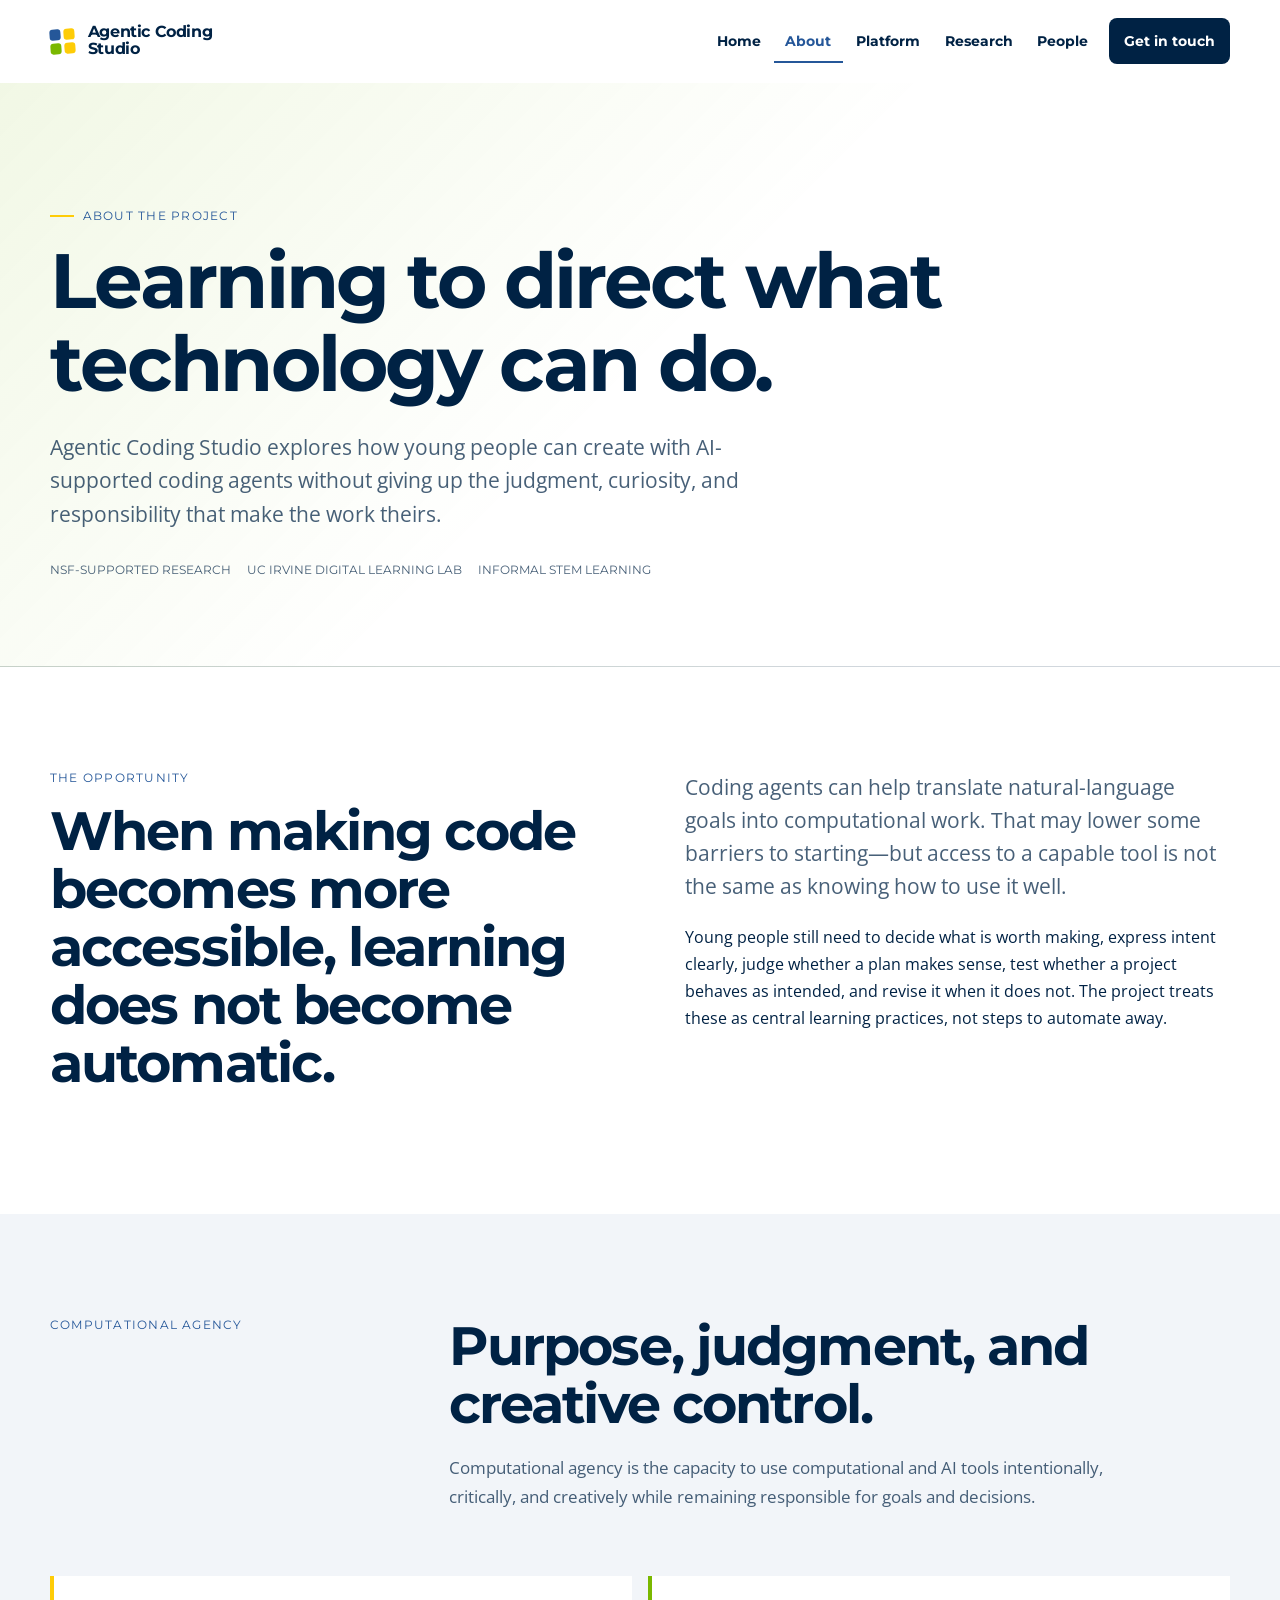
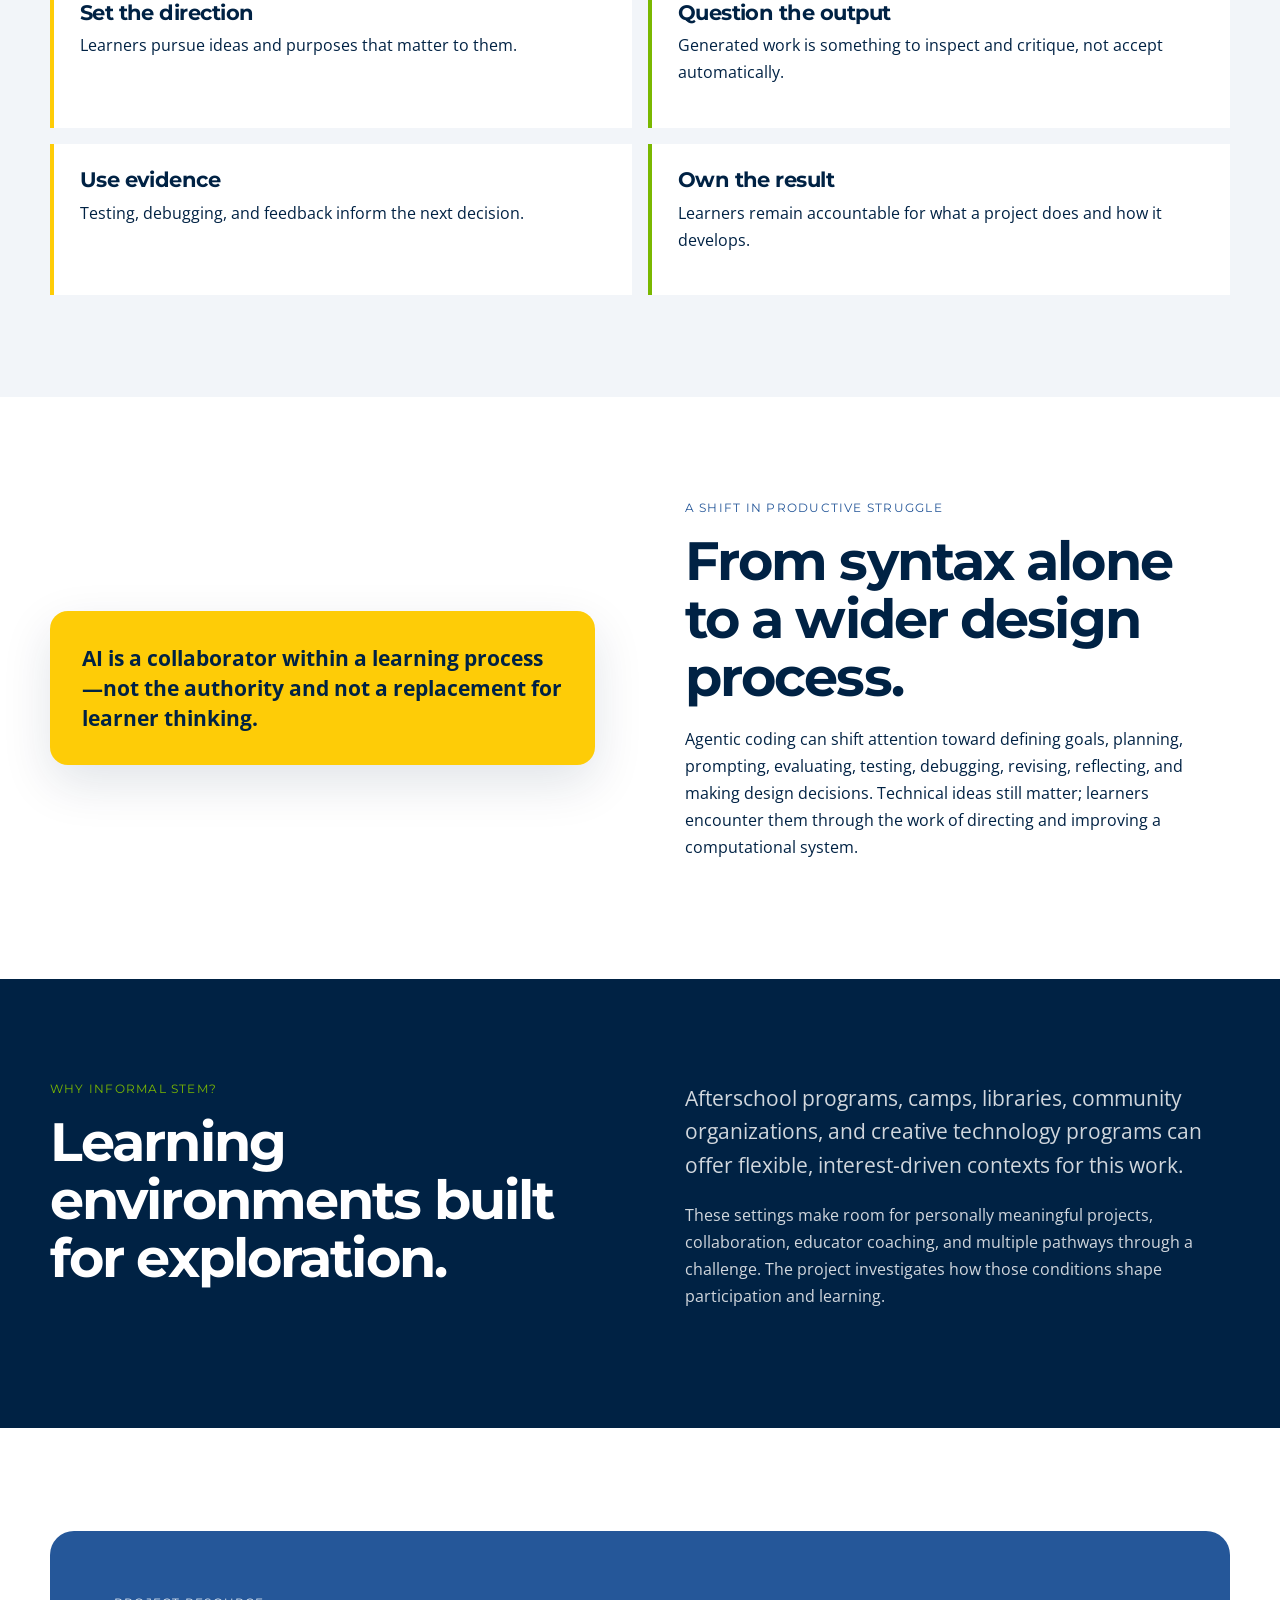
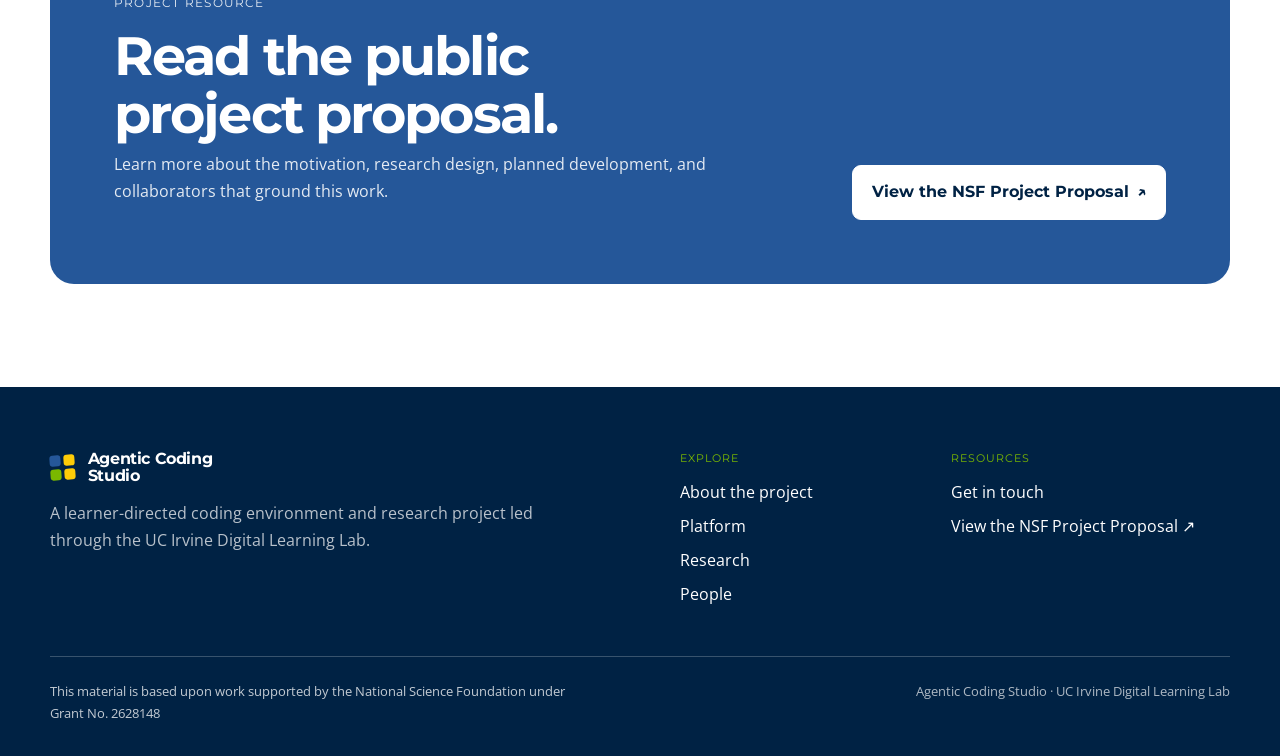
==== about.html @ 93db581c "Add files via upload" ====
<!doctype html><html lang="en"><head><meta charset="utf-8"><meta name="viewport" content="width=device-width,initial-scale=1"><meta name="description" content="Why agentic coding education matters and how the project centers learner judgment, creativity, and responsibility."><title>About | Agentic Coding Studio</title><link rel="stylesheet" href="assets/styles.css"></head><body><a class="skip-link" href="#main">Skip to main content</a>
<header class="site-header"><div class="container nav-wrap"><a class="brand" href="index.html" aria-label="Agentic Coding Studio home"><span class="brand-mark" aria-hidden="true"><i></i><i></i><i></i><i></i></span><span>Agentic Coding<br>Studio</span></a><button class="menu-button" type="button" aria-expanded="false" aria-controls="site-nav">Menu</button><nav aria-label="Primary"><ul class="nav-list" id="site-nav"><li><a href="index.html">Home</a></li><li><a href="about.html" aria-current="page">About</a></li><li><a href="platform.html">Platform</a></li><li><a href="research.html">Research</a></li><li><a href="people.html">People</a></li><li><a class="contact-link" href="contact.html">Get in touch</a></li></ul></nav></div></header><main id="main">
<section class="hero page-hero"><div class="container"><p class="kicker">About the project</p><h1>Learning to direct what technology can do.</h1><p class="lede">Agentic Coding Studio explores how young people can create with AI-supported coding agents without giving up the judgment, curiosity, and responsibility that make the work theirs.</p><div class="page-meta"><span>NSF-supported research</span><span>UC Irvine Digital Learning Lab</span><span>Informal STEM learning</span></div></div></section>
<section><div class="container split"><div><p class="eyebrow">The opportunity</p><h2>When making code becomes more accessible, learning does not become automatic.</h2></div><div><p class="lede">Coding agents can help translate natural-language goals into computational work. That may lower some barriers to starting—but access to a capable tool is not the same as knowing how to use it well.</p><p>Young people still need to decide what is worth making, express intent clearly, judge whether a plan makes sense, test whether a project behaves as intended, and revise it when it does not. The project treats these as central learning practices, not steps to automate away.</p></div></div></section>
<section class="section-tint"><div class="container"><div class="section-head"><p class="eyebrow">Computational agency</p><div><h2>Purpose, judgment, and creative control.</h2><p class="section-intro">Computational agency is the capacity to use computational and AI tools intentionally, critically, and creatively while remaining responsible for goals and decisions.</p></div></div><div class="principles"><article class="principle"><h3>Set the direction</h3><p>Learners pursue ideas and purposes that matter to them.</p></article><article class="principle"><h3>Question the output</h3><p>Generated work is something to inspect and critique, not accept automatically.</p></article><article class="principle"><h3>Use evidence</h3><p>Testing, debugging, and feedback inform the next decision.</p></article><article class="principle"><h3>Own the result</h3><p>Learners remain accountable for what a project does and how it develops.</p></article></div></div></section>
<section><div class="container split center"><div class="quote-panel">AI is a collaborator within a learning process—not the authority and not a replacement for learner thinking.</div><div><p class="eyebrow">A shift in productive struggle</p><h2>From syntax alone to a wider design process.</h2><p>Agentic coding can shift attention toward defining goals, planning, prompting, evaluating, testing, debugging, revising, reflecting, and making design decisions. Technical ideas still matter; learners encounter them through the work of directing and improving a computational system.</p></div></div></section>
<section class="section-dark"><div class="container split"><div><p class="eyebrow">Why informal STEM?</p><h2>Learning environments built for exploration.</h2></div><div><p class="lede">Afterschool programs, camps, libraries, community organizations, and creative technology programs can offer flexible, interest-driven contexts for this work.</p><p>These settings make room for personally meaningful projects, collaboration, educator coaching, and multiple pathways through a challenge. The project investigates how those conditions shape participation and learning.</p></div></div></section>
<section><div class="container"><div class="cta-panel"><div><p class="eyebrow">Project resource</p><h2>Read the public project proposal.</h2><p>Learn more about the motivation, research design, planned development, and collaborators that ground this work.</p></div><div class="actions"><a class="button light" href="https://drive.google.com/file/d/1i6zkVuX5a1_tt1JKTI5XqCLp001dNQ0z/view" target="_blank" rel="noopener">View the NSF Project Proposal <span aria-hidden="true">↗</span></a></div></div></div></section></main><footer class="site-footer"><div class="container"><div class="footer-grid"><div><a class="brand" href="index.html"><span class="brand-mark" aria-hidden="true"><i></i><i></i><i></i><i></i></span><span>Agentic Coding<br>Studio</span></a><p>A learner-directed coding environment and research project led through the UC Irvine Digital Learning Lab.</p></div><div><div class="footer-label">Explore</div><ul><li><a href="about.html">About the project</a></li><li><a href="platform.html">Platform</a></li><li><a href="research.html">Research</a></li><li><a href="people.html">People</a></li></ul></div><div><div class="footer-label">Resources</div><ul><li><a href="contact.html">Get in touch</a></li><li><a href="https://drive.google.com/file/d/1i6zkVuX5a1_tt1JKTI5XqCLp001dNQ0z/view" target="_blank" rel="noopener">View the NSF Project Proposal <span aria-hidden="true">↗</span></a></li></ul></div></div><div class="footer-bottom"><p class="nsf">This material is based upon work supported by the National Science Foundation under Grant No. 2628148</p><span>Agentic Coding Studio · UC Irvine Digital Learning Lab</span></div></div></footer><script src="assets/site.js"></script></body></html>
---- assets/styles.css ----
@import url('https://fonts.googleapis.com/css2?family=Montserrat:wght@400;700&family=Open+Sans:wght@400;600;700&display=swap');

:root{--ink:#002244;--muted:rgba(0,34,68,.72);--paper:#fff;--white:#fff;--blue:#255799;--blue-2:#255799;--mint:#7ab800;--lime:#7ab800;--gold:#fecc07;--coral:#fecc07;--line:rgba(0,34,68,.18);--soft:rgba(37,87,153,.08);--max:1180px;--radius:18px;--shadow:0 18px 50px rgba(0,34,68,.12)}
*{box-sizing:border-box}html{scroll-behavior:smooth}body{margin:0;background:var(--paper);color:var(--ink);font:400 1rem/1.68 'Open Sans',Arial,sans-serif}a{color:inherit;text-underline-offset:.2em}p{margin-top:0}img,svg{max-width:100%}.container{width:min(calc(100% - 3rem),var(--max));margin-inline:auto}.narrow{max-width:780px}.skip-link{position:fixed;left:1rem;top:-5rem;z-index:100;background:var(--ink);color:white;padding:.75rem 1rem;border-radius:8px}.skip-link:focus{top:1rem}
:focus-visible{outline:3px solid var(--gold);outline-offset:3px}.site-header{position:sticky;top:0;z-index:20;background:rgba(255,255,255,.94);backdrop-filter:blur(14px);border-bottom:1px solid transparent}.site-header.scrolled{border-color:var(--line);box-shadow:0 4px 20px rgba(0,34,68,.04)}.nav-wrap{min-height:82px;display:flex;align-items:center;justify-content:space-between;gap:2rem}.brand{font-family:Montserrat,Arial,sans-serif;display:flex;align-items:center;gap:.8rem;text-decoration:none;font-weight:700;line-height:1.05;letter-spacing:-.025em}.brand-mark{display:grid;grid-template-columns:repeat(2,11px);gap:3px;transform:rotate(-4deg)}.brand-mark i{width:11px;height:11px;border-radius:3px;background:var(--blue-2)}.brand-mark i:nth-child(2){background:var(--gold)}.brand-mark i:nth-child(3){background:var(--mint)}.brand-mark i:nth-child(4){background:var(--coral)}.nav-list{display:flex;align-items:center;gap:.1rem;list-style:none;padding:0;margin:0}.nav-list a{font-family:Montserrat,Arial,sans-serif;display:block;padding:.6rem .72rem;border-radius:8px;text-decoration:none;font-size:.9rem;font-weight:700}.nav-list a:hover,.nav-list a:focus-visible{background:white}.nav-list a[aria-current=page]{color:var(--blue-2);box-shadow:inset 0 -2px var(--blue-2);border-radius:0}.nav-list .contact-link{margin-left:.45rem;background:var(--ink);color:white;padding:.68rem .95rem;border-radius:8px}.nav-list .contact-link:hover{background:var(--blue)}.menu-button{display:none;min-height:44px;border:1px solid var(--line);background:white;border-radius:9px;padding:.55rem .8rem;font:700 .9rem Montserrat,Arial,sans-serif}
.hero{padding:clamp(4.5rem,9vw,8rem) 0;overflow:hidden}.hero-home{min-height:calc(92vh - 82px);display:flex;align-items:center;position:relative;background:radial-gradient(circle at 88% 18%,rgba(122,184,0,.18),transparent 24%),linear-gradient(180deg,#fff,transparent)}.hero-home .container{width:min(calc(100% - clamp(2rem,10vw,9rem)),1240px)}.hero-grid{display:grid;grid-template-columns:minmax(0,1.45fr) minmax(300px,.55fr);gap:clamp(2.5rem,5vw,5rem);align-items:center;width:100%}.kicker,.eyebrow{margin:0 0 1rem;color:var(--blue-2);font:400 .77rem/1.3 Montserrat,Arial,sans-serif;text-transform:uppercase;letter-spacing:.1em}.kicker{display:inline-flex;gap:.55rem;align-items:center;color:var(--blue)}.kicker:before{content:'';width:24px;height:2px;background:var(--coral)}h1,h2,h3{margin-top:0;line-height:1.08;letter-spacing:-.035em;font-family:Montserrat,Arial,sans-serif;font-weight:700}h1{font-size:clamp(3.4rem,7vw,6.8rem);max-width:980px;margin-bottom:1.5rem}h2{font-size:clamp(2.15rem,4.2vw,3.7rem);margin-bottom:1.25rem}h3{font-size:1.3rem;letter-spacing:-.025em}.hero-home h1{font-size:clamp(3.4rem,7.2vw,6.7rem)}.hero-home h1 span{color:var(--blue-2)}.lede{max-width:770px;color:var(--muted);font-size:clamp(1.08rem,2vw,1.34rem);line-height:1.55}.actions{display:flex;flex-wrap:wrap;gap:.75rem;margin-top:2rem}.button{font-family:Montserrat,Arial,sans-serif;display:inline-flex;align-items:center;justify-content:center;gap:.5rem;min-height:48px;padding:.82rem 1.15rem;border:1px solid var(--ink);border-radius:9px;background:var(--ink);color:white;text-decoration:none;font-weight:700}.button:hover{background:var(--blue);border-color:var(--blue)}.button.secondary{background:transparent;color:var(--ink)}.button.secondary:hover{background:white;border-color:var(--ink)}.button.light{background:white;color:var(--ink);border-color:white}.text-link{font-weight:700;color:var(--blue);text-decoration-thickness:2px}.hero-art{min-height:430px;position:relative;margin-inline:1rem}.orbit{position:absolute;inset:6%;border:2px dashed rgba(0,34,68,.38);border-radius:48% 42% 52% 44%;transform:rotate(7deg)}.orbit:after{content:'Learner';position:absolute;inset:33%;display:grid;place-items:center;border-radius:50%;background:var(--ink);color:white;font:400 .8rem Montserrat,Arial,sans-serif;box-shadow:0 0 0 12px var(--paper)}.block{position:absolute;z-index:2;padding:1rem 1.1rem;border:2px solid var(--ink);border-radius:13px;background:white;box-shadow:6px 6px 0 var(--ink);font:400 .76rem Montserrat,Arial,sans-serif}.block.one{top:6%;left:4%;background:var(--gold);transform:rotate(-5deg)}.block.two{top:36%;right:2%;background:var(--mint);transform:rotate(4deg)}.block.three{bottom:8%;left:10%;background:var(--coral);transform:rotate(-2deg)}
section{padding:clamp(4.5rem,8vw,7rem) 0}.section-tint{background:rgba(37,87,153,.06)}.section-dark{background:var(--ink);color:white}.section-dark .eyebrow{color:var(--mint)}.section-dark .lede,.section-dark p{color:rgba(255,255,255,.82)}.section-head{display:grid;grid-template-columns:.62fr 1.38fr;gap:3rem;margin-bottom:3rem}.section-head h2{max-width:760px}.section-intro{max-width:720px;color:var(--muted);font-size:1.08rem}.split{display:grid;grid-template-columns:1fr 1fr;gap:clamp(2.5rem,7vw,7rem);align-items:start}.split.center{align-items:center}.cards{display:grid;grid-template-columns:repeat(3,1fr);gap:1rem}.card{background:white;border:1px solid var(--line);border-radius:var(--radius);padding:1.65rem}.card p{color:var(--muted);margin-bottom:0}.card .number{display:block;margin-bottom:2rem;font:400 .76rem Montserrat,Arial,sans-serif;color:var(--blue-2)}.card-accent{border-top:4px solid var(--blue-2)}.card.dark{background:#255799;border-color:rgba(255,255,255,.24);color:white}.card.dark p{color:rgba(255,255,255,.82)}.quote-panel{padding:2rem;background:var(--gold);border-radius:var(--radius);font-size:1.3rem;font-weight:700;line-height:1.45;box-shadow:var(--shadow)}
.cycle-wrap{position:relative}.cycle{list-style:none;padding:0;margin:2.5rem 0 0;display:grid;grid-template-columns:repeat(7,1fr);gap:.65rem;counter-reset:cycle}.cycle li{counter-increment:cycle;position:relative;min-height:145px;background:#255799;border:1px solid rgba(255,255,255,.24);border-radius:13px;padding:1rem;font-weight:700;display:flex;flex-direction:column;justify-content:space-between}.cycle li:before{content:'0' counter(cycle);color:var(--mint);font:400 .74rem Montserrat,Arial,sans-serif}.cycle li:not(:last-child):after{content:'→';position:absolute;right:-.65rem;top:45%;z-index:2;color:var(--gold)}.cycle-note{margin:1.2rem 0 0;text-align:right;font:400 .78rem Montserrat,Arial,sans-serif;color:var(--mint)!important}.project-grid{display:grid;grid-template-columns:repeat(5,1fr);gap:.8rem}.project-type{min-height:180px;padding:1.25rem;border-radius:var(--radius);display:flex;flex-direction:column;justify-content:space-between;border:1px solid var(--line);background:white}.project-type:nth-child(2){background:var(--mint)}.project-type:nth-child(4){background:rgba(254,204,7,.35)}.project-type .icon{font-size:2rem}.project-type h3{margin-bottom:0}.setting-list,.pill-list{display:flex;flex-wrap:wrap;gap:.65rem;padding:0;list-style:none}.setting-list li,.pill-list li{border:1px solid var(--line);background:white;border-radius:99px;padding:.58rem .95rem;font-weight:700}.informal-section .section-head{margin-bottom:2.5rem}.setting-grid{display:grid;grid-template-columns:repeat(6,1fr);gap:1rem}.setting-card{grid-column:span 2;min-height:210px;padding:1.4rem;border:1px solid rgba(255,255,255,.24);border-radius:var(--radius);background:#255799;display:flex;flex-direction:column;justify-content:space-between}.setting-card:nth-child(4){grid-column:2/span 2}.setting-card h3{margin:0 0 .65rem;color:white}.setting-card p{margin:0;color:rgba(255,255,255,.82)}.setting-num{color:var(--gold);font:400 .75rem Montserrat,Arial,sans-serif}.partner-grid{display:grid;grid-template-columns:repeat(3,1fr);gap:1rem}.partner{min-height:155px;display:flex;align-items:flex-end;border-top:4px solid var(--blue-2)}.partner h3{margin:0}.cta-panel{padding:clamp(2rem,5vw,4rem);border-radius:24px;background:var(--blue);color:white;display:grid;grid-template-columns:1.2fr .8fr;gap:2rem;align-items:end}.cta-panel h2{margin-bottom:.5rem}.cta-panel p{color:rgba(255,255,255,.88)}.cta-panel .actions{justify-content:flex-end}
.page-hero{padding-bottom:clamp(3.5rem,7vw,6rem);border-bottom:1px solid var(--line);background:linear-gradient(135deg,rgba(122,184,0,.10),transparent 50%)}.page-hero h1{font-size:clamp(3rem,6vw,5.5rem)}.page-meta{margin-top:2rem;display:flex;gap:1rem;flex-wrap:wrap;color:var(--muted);font:400 .76rem Montserrat,Arial,sans-serif;text-transform:uppercase}.principles{display:grid;grid-template-columns:repeat(2,1fr);gap:1rem}.principle{padding:1.6rem;border-left:4px solid var(--coral);background:white}.principle:nth-child(2n){border-color:var(--mint)}.principle h3{margin-bottom:.5rem}.question-list{list-style:none;padding:0;margin:0}.question-list li{display:grid;grid-template-columns:42px 1fr;gap:1rem;padding:1.15rem 0;border-bottom:1px solid var(--line);font-weight:700}.question-list li:before{content:'?';width:32px;height:32px;display:grid;place-items:center;border-radius:50%;background:var(--mint);font:400 1rem Montserrat,Arial,sans-serif}.feature{display:grid;grid-template-columns:70px 1fr;gap:1.5rem;padding:2.5rem 0;border-top:1px solid var(--line)}.feature:last-child{border-bottom:1px solid var(--line)}.feature-num{width:52px;height:52px;display:grid;place-items:center;background:var(--mint);border-radius:12px;font:400 .78rem Montserrat,Arial,sans-serif}.status{display:inline-block;margin-bottom:.8rem;color:var(--blue);background:rgba(122,184,0,.18);border-radius:99px;padding:.32rem .68rem;font:400 .68rem Montserrat,Arial,sans-serif;text-transform:uppercase;letter-spacing:.06em}.status.gold{background:rgba(254,204,7,.25)}.platform-diagram{background:white;border:1px solid var(--line);border-radius:22px;padding:2rem;box-shadow:var(--shadow)}.diagram-row{display:grid;grid-template-columns:1fr auto 1fr;align-items:center;gap:.8rem}.diagram-box{min-height:135px;padding:1.2rem;border-radius:14px;background:var(--soft)}.diagram-box:last-child{background:var(--mint)}.diagram-center{font-size:1.5rem;color:var(--blue)}.foundation-grid{display:grid;grid-template-columns:repeat(4,1fr);gap:1rem}.evidence-grid{display:grid;grid-template-columns:repeat(3,1fr);gap:1rem}.evidence{border-top:3px solid var(--gold);padding-top:1rem}.timeline{display:grid;grid-template-columns:repeat(2,1fr);gap:1rem}.phase{border-left:4px solid var(--gold);padding:1.6rem;background:white;border-radius:0 14px 14px 0}.phase.future{border-color:var(--mint)}.people-grid{display:grid;grid-template-columns:repeat(2,1fr);gap:1rem}.person{min-height:245px;display:flex;flex-direction:column;justify-content:space-between}.person .role{color:var(--blue-2);font:400 .73rem Montserrat,Arial,sans-serif;text-transform:uppercase;letter-spacing:.05em}.person h3{font-size:1.55rem}.advisors{display:grid;grid-template-columns:repeat(4,1fr);gap:1rem}.advisor{border-top:3px solid var(--ink);padding:1.2rem 0}.placeholder{border:2px dashed rgba(0,34,68,.38);border-radius:var(--radius);padding:2rem;background:rgba(255,255,255,.55)}.todo{font:400 .72rem Montserrat,Arial,sans-serif;color:var(--blue-2);text-transform:uppercase}.contact-paths{display:grid;grid-template-columns:repeat(2,1fr);gap:1rem}.contact-path{padding:1.5rem;background:white;border-radius:var(--radius);border:1px solid var(--line)}
.platform-preview{border-block:1px solid var(--line)}.platform-entry{display:grid;grid-template-columns:minmax(0,.85fr) minmax(420px,1.15fr);gap:clamp(2rem,6vw,6rem);align-items:center;margin-bottom:clamp(3.5rem,7vw,6rem)}.platform-entry .button{margin-top:.75rem}.platform-shot{margin:0;min-width:0}.platform-shot-frame{overflow:hidden;border:1px solid var(--line);border-radius:16px;background:white;box-shadow:var(--shadow)}.platform-shot img{display:block;width:100%;height:auto}.platform-shot figcaption{padding:1.2rem .2rem 0}.platform-shot figcaption strong{display:block;margin:.35rem 0 .45rem;font:700 1.15rem/1.3 Montserrat,Arial,sans-serif}.platform-shot figcaption p{max-width:680px;margin:0;color:var(--muted)}.figure-label{color:var(--blue);font:400 .7rem/1.3 Montserrat,Arial,sans-serif;text-transform:uppercase;letter-spacing:.08em}.platform-shot-home .platform-shot-frame{border-top:4px solid var(--gold)}.platform-shot-workspace .platform-shot-frame{border-top:4px solid var(--mint)}.platform-shot-workspace figcaption{display:grid;grid-template-columns:minmax(0,1fr) minmax(420px,.9fr);gap:2rem}.workspace-key{display:grid;grid-template-columns:repeat(3,1fr);gap:.65rem;margin:0;padding:0;list-style:none}.workspace-key li{padding:.8rem;border-left:3px solid var(--gold);background:white;color:var(--muted);font-size:.85rem}.workspace-key li:nth-child(2){border-color:var(--mint)}.workspace-key li:nth-child(3){border-color:var(--blue)}.workspace-key span{display:block;color:var(--ink);font:700 .72rem Montserrat,Arial,sans-serif;text-transform:uppercase;letter-spacing:.04em}
.site-footer{background:var(--ink);color:white;padding:4rem 0 2rem}.footer-grid{display:grid;grid-template-columns:1.5fr .6fr .7fr;gap:2rem}.site-footer .brand{max-width:220px;margin-bottom:1rem}.site-footer p{color:rgba(255,255,255,.72);max-width:520px}.site-footer ul{list-style:none;padding:0;margin:0}.site-footer li+li{margin-top:.45rem}.site-footer a{color:#fff;text-decoration:none}.site-footer a:hover{text-decoration:underline;color:var(--mint)}.footer-label{font:400 .7rem Montserrat,Arial,sans-serif;text-transform:uppercase;color:var(--mint);letter-spacing:.09em;margin-bottom:.9rem}.footer-bottom{border-top:1px solid rgba(255,255,255,.22);margin-top:3rem;padding-top:1.5rem;display:grid;grid-template-columns:1fr auto;gap:2rem;font-size:.8rem;color:rgba(255,255,255,.68)}.nsf{max-width:720px;margin:0!important;color:rgba(255,255,255,.76)!important}
@media(max-width:950px){.menu-button{display:block}.nav-list{display:none;position:absolute;top:72px;left:1.5rem;right:1.5rem;flex-direction:column;align-items:stretch;background:white;border:1px solid var(--line);padding:.75rem;border-radius:12px;box-shadow:var(--shadow)}.nav-list.open{display:flex}.nav-list .contact-link{margin-left:0}.nav-list a[aria-current=page]{box-shadow:none;background:var(--soft);border-radius:8px}.hero-grid,.split,.section-head,.cta-panel{grid-template-columns:1fr}.hero-art{min-height:340px;max-width:510px;width:calc(100% - 2rem);margin:auto}.cycle{grid-template-columns:repeat(4,1fr)}.cycle li:not(:last-child):after{display:none}.cards,.evidence-grid{grid-template-columns:repeat(2,1fr)}.project-grid{grid-template-columns:repeat(3,1fr)}.setting-grid{grid-template-columns:repeat(2,1fr)}.setting-card,.setting-card:nth-child(4){grid-column:auto}.foundation-grid{grid-template-columns:repeat(2,1fr)}.cta-panel .actions{justify-content:flex-start}.footer-grid{grid-template-columns:1fr 1fr}.footer-grid>div:first-child{grid-column:1/-1}}
@media(max-width:620px){.container{width:min(calc(100% - 2rem),var(--max))}.hero-home .container{width:calc(100% - 2rem)}.nav-wrap{min-height:72px}.brand{font-size:.9rem}h1,.hero-home h1{font-size:clamp(2.8rem,14vw,4rem)}.hero{padding:3.7rem 0}.hero-home{min-height:auto}.hero-grid{gap:1rem}.hero-art{min-height:290px}.block{padding:.75rem;font-size:.66rem}.cycle,.cards,.project-grid,.partner-grid,.setting-grid,.principles,.foundation-grid,.evidence-grid,.timeline,.people-grid,.advisors,.contact-paths,.footer-grid{grid-template-columns:1fr}.cycle li{min-height:95px}.project-type{min-height:125px}.setting-card{min-height:165px}.feature{grid-template-columns:1fr;gap:.5rem}.section-head{gap:.4rem}.card{padding:1.35rem}.footer-grid>div:first-child{grid-column:auto}.footer-bottom{grid-template-columns:1fr}.diagram-row{grid-template-columns:1fr}.diagram-center{text-align:center;transform:rotate(90deg)}.workspace-key{grid-template-columns:1fr}}
.hero{padding:clamp(4.5rem,9vw,8rem) 0;overflow:hidden}.hero-home{min-height:calc(92vh - 82px);display:flex;align-items:center;position:relative;background:radial-gradient(circle at 88% 18%,rgba(122,184,0,.18),transparent 24%),linear-gradient(180deg,#fff,transparent)}.hero-grid{display:grid;grid-template-columns:minmax(0,1.45fr) minmax(300px,.55fr);gap:4rem;align-items:center;width:100%}.kicker,.eyebrow{margin:0 0 1rem;color:var(--blue-2);font:400 .77rem/1.3 Montserrat,Arial,sans-serif;text-transform:uppercase;letter-spacing:.1em}.kicker{display:inline-flex;gap:.55rem;align-items:center;color:var(--blue)}.kicker:before{content:'';width:24px;height:2px;background:var(--coral)}h1,h2,h3{margin-top:0;line-height:1.08;letter-spacing:-.035em;font-family:Montserrat,Arial,sans-serif;font-weight:700}h1{font-size:clamp(3.4rem,7vw,6.8rem);max-width:980px;margin-bottom:1.5rem}h2{font-size:clamp(2.15rem,4.2vw,3.7rem);margin-bottom:1.25rem}h3{font-size:1.3rem;letter-spacing:-.025em}.hero-home h1{font-size:clamp(3.4rem,7.2vw,6.7rem)}.hero-home h1 span{color:var(--blue-2)}.lede{max-width:770px;color:var(--muted);font-size:clamp(1.08rem,2vw,1.34rem);line-height:1.55}.actions{display:flex;flex-wrap:wrap;gap:.75rem;margin-top:2rem}.button{font-family:Montserrat,Arial,sans-serif;display:inline-flex;align-items:center;justify-content:center;gap:.5rem;min-height:48px;padding:.82rem 1.15rem;border:1px solid var(--ink);border-radius:9px;background:var(--ink);color:white;text-decoration:none;font-weight:700}.button:hover{background:var(--blue);border-color:var(--blue)}.button.secondary{background:transparent;color:var(--ink)}.button.secondary:hover{background:white;border-color:var(--ink)}.button.light{background:white;color:var(--ink);border-color:white}.text-link{font-weight:700;color:var(--blue);text-decoration-thickness:2px}.hero-art{min-height:430px;position:relative}.orbit{position:absolute;inset:6%;border:2px dashed rgba(0,34,68,.38);border-radius:48% 42% 52% 44%;transform:rotate(7deg)}.orbit:after{content:'Learner';position:absolute;inset:33%;display:grid;place-items:center;border-radius:50%;background:var(--ink);color:white;font:400 .8rem Montserrat,Arial,sans-serif;box-shadow:0 0 0 12px var(--paper)}.block{position:absolute;z-index:2;padding:1rem 1.1rem;border:2px solid var(--ink);border-radius:13px;background:white;box-shadow:6px 6px 0 var(--ink);font:400 .76rem Montserrat,Arial,sans-serif}.block.one{top:6%;left:4%;background:var(--gold);transform:rotate(-5deg)}.block.two{top:36%;right:-2%;background:var(--mint);transform:rotate(4deg)}.block.three{bottom:8%;left:10%;background:var(--coral);transform:rotate(-2deg)}
section{padding:clamp(4.5rem,8vw,7rem) 0}.section-tint{background:rgba(37,87,153,.06)}.section-dark{background:var(--ink);color:white}.section-dark .eyebrow{color:var(--mint)}.section-dark .lede,.section-dark p{color:rgba(255,255,255,.82)}.section-head{display:grid;grid-template-columns:.62fr 1.38fr;gap:3rem;margin-bottom:3rem}.section-head h2{max-width:760px}.section-intro{max-width:720px;color:var(--muted);font-size:1.08rem}.split{display:grid;grid-template-columns:1fr 1fr;gap:clamp(2.5rem,7vw,7rem);align-items:start}.split.center{align-items:center}.cards{display:grid;grid-template-columns:repeat(3,1fr);gap:1rem}.card{background:white;border:1px solid var(--line);border-radius:var(--radius);padding:1.65rem}.card p{color:var(--muted);margin-bottom:0}.card .number{display:block;margin-bottom:2rem;font:400 .76rem Montserrat,Arial,sans-serif;color:var(--blue-2)}.card-accent{border-top:4px solid var(--blue-2)}.card.dark{background:#255799;border-color:rgba(255,255,255,.24);color:white}.card.dark p{color:rgba(255,255,255,.82)}.quote-panel{padding:2rem;background:var(--gold);border-radius:var(--radius);font-size:1.3rem;font-weight:700;line-height:1.45;box-shadow:var(--shadow)}
.cycle-wrap{position:relative}.cycle{list-style:none;padding:0;margin:2.5rem 0 0;display:grid;grid-template-columns:repeat(7,1fr);gap:.65rem;counter-reset:cycle}.cycle li{counter-increment:cycle;position:relative;min-height:145px;background:#255799;border:1px solid rgba(255,255,255,.24);border-radius:13px;padding:1rem;font-weight:700;display:flex;flex-direction:column;justify-content:space-between}.cycle li:before{content:'0' counter(cycle);color:var(--mint);font:400 .74rem Montserrat,Arial,sans-serif}.cycle li:not(:last-child):after{content:'→';position:absolute;right:-.65rem;top:45%;z-index:2;color:var(--gold)}.cycle-note{margin:1.2rem 0 0;text-align:right;font:400 .78rem Montserrat,Arial,sans-serif;color:var(--mint)!important}.project-grid{display:grid;grid-template-columns:repeat(5,1fr);gap:.8rem}.project-type{min-height:180px;padding:1.25rem;border-radius:var(--radius);display:flex;flex-direction:column;justify-content:space-between;border:1px solid var(--line);background:white}.project-type:nth-child(2){background:var(--mint)}.project-type:nth-child(4){background:rgba(254,204,7,.35)}.project-type .icon{font-size:2rem}.project-type h3{margin-bottom:0}.setting-list,.pill-list{display:flex;flex-wrap:wrap;gap:.65rem;padding:0;list-style:none}.setting-list li,.pill-list li{border:1px solid var(--line);background:white;border-radius:99px;padding:.58rem .95rem;font-weight:700}.partner-grid{display:grid;grid-template-columns:repeat(3,1fr);gap:1rem}.partner{min-height:155px;display:flex;align-items:flex-end;border-top:4px solid var(--blue-2)}.partner h3{margin:0}.cta-panel{padding:clamp(2rem,5vw,4rem);border-radius:24px;background:var(--blue);color:white;display:grid;grid-template-columns:1.2fr .8fr;gap:2rem;align-items:end}.cta-panel h2{margin-bottom:.5rem}.cta-panel p{color:rgba(255,255,255,.88)}.cta-panel .actions{justify-content:flex-end}
.page-hero{padding-bottom:clamp(3.5rem,7vw,6rem);border-bottom:1px solid var(--line);background:linear-gradient(135deg,rgba(122,184,0,.10),transparent 50%)}.page-hero h1{font-size:clamp(3rem,6vw,5.5rem)}.page-meta{margin-top:2rem;display:flex;gap:1rem;flex-wrap:wrap;color:var(--muted);font:400 .76rem Montserrat,Arial,sans-serif;text-transform:uppercase}.principles{display:grid;grid-template-columns:repeat(2,1fr);gap:1rem}.principle{padding:1.6rem;border-left:4px solid var(--coral);background:white}.principle:nth-child(2n){border-color:var(--mint)}.principle h3{margin-bottom:.5rem}.question-list{list-style:none;padding:0;margin:0}.question-list li{display:grid;grid-template-columns:42px 1fr;gap:1rem;padding:1.15rem 0;border-bottom:1px solid var(--line);font-weight:700}.question-list li:before{content:'?';width:32px;height:32px;display:grid;place-items:center;border-radius:50%;background:var(--mint);font:400 1rem Montserrat,Arial,sans-serif}.feature{display:grid;grid-template-columns:70px 1fr;gap:1.5rem;padding:2.5rem 0;border-top:1px solid var(--line)}.feature:last-child{border-bottom:1px solid var(--line)}.feature-num{width:52px;height:52px;display:grid;place-items:center;background:var(--mint);border-radius:12px;font:400 .78rem Montserrat,Arial,sans-serif}.status{display:inline-block;margin-bottom:.8rem;color:var(--blue);background:rgba(122,184,0,.18);border-radius:99px;padding:.32rem .68rem;font:400 .68rem Montserrat,Arial,sans-serif;text-transform:uppercase;letter-spacing:.06em}.status.gold{background:rgba(254,204,7,.25)}.platform-diagram{background:white;border:1px solid var(--line);border-radius:22px;padding:2rem;box-shadow:var(--shadow)}.diagram-row{display:grid;grid-template-columns:1fr auto 1fr;align-items:center;gap:.8rem}.diagram-box{min-height:135px;padding:1.2rem;border-radius:14px;background:var(--soft)}.diagram-box:last-child{background:var(--mint)}.diagram-center{font-size:1.5rem;color:var(--blue)}.foundation-grid{display:grid;grid-template-columns:repeat(4,1fr);gap:1rem}.evidence-grid{display:grid;grid-template-columns:repeat(3,1fr);gap:1rem}.evidence{border-top:3px solid var(--gold);padding-top:1rem}.timeline{display:grid;grid-template-columns:repeat(2,1fr);gap:1rem}.phase{border-left:4px solid var(--gold);padding:1.6rem;background:white;border-radius:0 14px 14px 0}.phase.future{border-color:var(--mint)}.people-grid{display:grid;grid-template-columns:repeat(2,1fr);gap:1rem}.person{min-height:245px;display:flex;flex-direction:column;justify-content:space-between}.person .role{color:var(--blue-2);font:400 .73rem Montserrat,Arial,sans-serif;text-transform:uppercase;letter-spacing:.05em}.person h3{font-size:1.55rem}.advisors{display:grid;grid-template-columns:repeat(4,1fr);gap:1rem}.advisor{border-top:3px solid var(--ink);padding:1.2rem 0}.placeholder{border:2px dashed rgba(0,34,68,.38);border-radius:var(--radius);padding:2rem;background:rgba(255,255,255,.55)}.todo{font:400 .72rem Montserrat,Arial,sans-serif;color:var(--blue-2);text-transform:uppercase}.contact-paths{display:grid;grid-template-columns:repeat(2,1fr);gap:1rem}.contact-path{padding:1.5rem;background:white;border-radius:var(--radius);border:1px solid var(--line)}
.site-footer{background:var(--ink);color:white;padding:4rem 0 2rem}.footer-grid{display:grid;grid-template-columns:1.5fr .6fr .7fr;gap:2rem}.site-footer .brand{max-width:220px;margin-bottom:1rem}.site-footer p{color:rgba(255,255,255,.72);max-width:520px}.site-footer ul{list-style:none;padding:0;margin:0}.site-footer li+li{margin-top:.45rem}.site-footer a{color:#fff;text-decoration:none}.site-footer a:hover{text-decoration:underline;color:var(--mint)}.footer-label{font:400 .7rem Montserrat,Arial,sans-serif;text-transform:uppercase;color:var(--mint);letter-spacing:.09em;margin-bottom:.9rem}.footer-bottom{border-top:1px solid rgba(255,255,255,.22);margin-top:3rem;padding-top:1.5rem;display:grid;grid-template-columns:1fr auto;gap:2rem;font-size:.8rem;color:rgba(255,255,255,.68)}.nsf{max-width:720px;margin:0!important;color:rgba(255,255,255,.76)!important}
@media(max-width:950px){.menu-button{display:block}.nav-list{display:none;position:absolute;top:72px;left:1.5rem;right:1.5rem;flex-direction:column;align-items:stretch;background:white;border:1px solid var(--line);padding:.75rem;border-radius:12px;box-shadow:var(--shadow)}.nav-list.open{display:flex}.nav-list .contact-link{margin-left:0}.nav-list a[aria-current=page]{box-shadow:none;background:var(--soft);border-radius:8px}.hero-grid,.split,.section-head,.cta-panel{grid-template-columns:1fr}.hero-art{min-height:340px;max-width:510px;width:100%;margin:auto}.cycle{grid-template-columns:repeat(4,1fr)}.cycle li:not(:last-child):after{display:none}.cards,.evidence-grid{grid-template-columns:repeat(2,1fr)}.project-grid{grid-template-columns:repeat(3,1fr)}.foundation-grid{grid-template-columns:repeat(2,1fr)}.cta-panel .actions{justify-content:flex-start}.footer-grid{grid-template-columns:1fr 1fr}.footer-grid>div:first-child{grid-column:1/-1}.platform-entry{grid-template-columns:1fr}.platform-shot-home{max-width:760px}.platform-shot-workspace figcaption{grid-template-columns:1fr}}
@media(max-width:620px){.container{width:min(calc(100% - 1.5rem),var(--max))}.nav-wrap{min-height:72px}.brand{font-size:.9rem}h1,.hero-home h1{font-size:clamp(2.8rem,14vw,4rem)}.hero{padding:3.7rem 0}.hero-home{min-height:auto}.hero-grid{gap:1rem}.hero-art{min-height:290px}.block{padding:.75rem;font-size:.66rem}.cycle,.cards,.project-grid,.partner-grid,.principles,.foundation-grid,.evidence-grid,.timeline,.people-grid,.advisors,.contact-paths,.footer-grid{grid-template-columns:1fr}.cycle li{min-height:95px}.project-type{min-height:125px}.feature{grid-template-columns:1fr;gap:.5rem}.section-head{gap:.4rem}.card{padding:1.35rem}.footer-grid>div:first-child{grid-column:auto}.footer-bottom{grid-template-columns:1fr}.diagram-row{grid-template-columns:1fr}.diagram-center{text-align:center;transform:rotate(90deg)}.workspace-key{grid-template-columns:1fr}}
@media(prefers-reduced-motion:reduce){html{scroll-behavior:auto}}
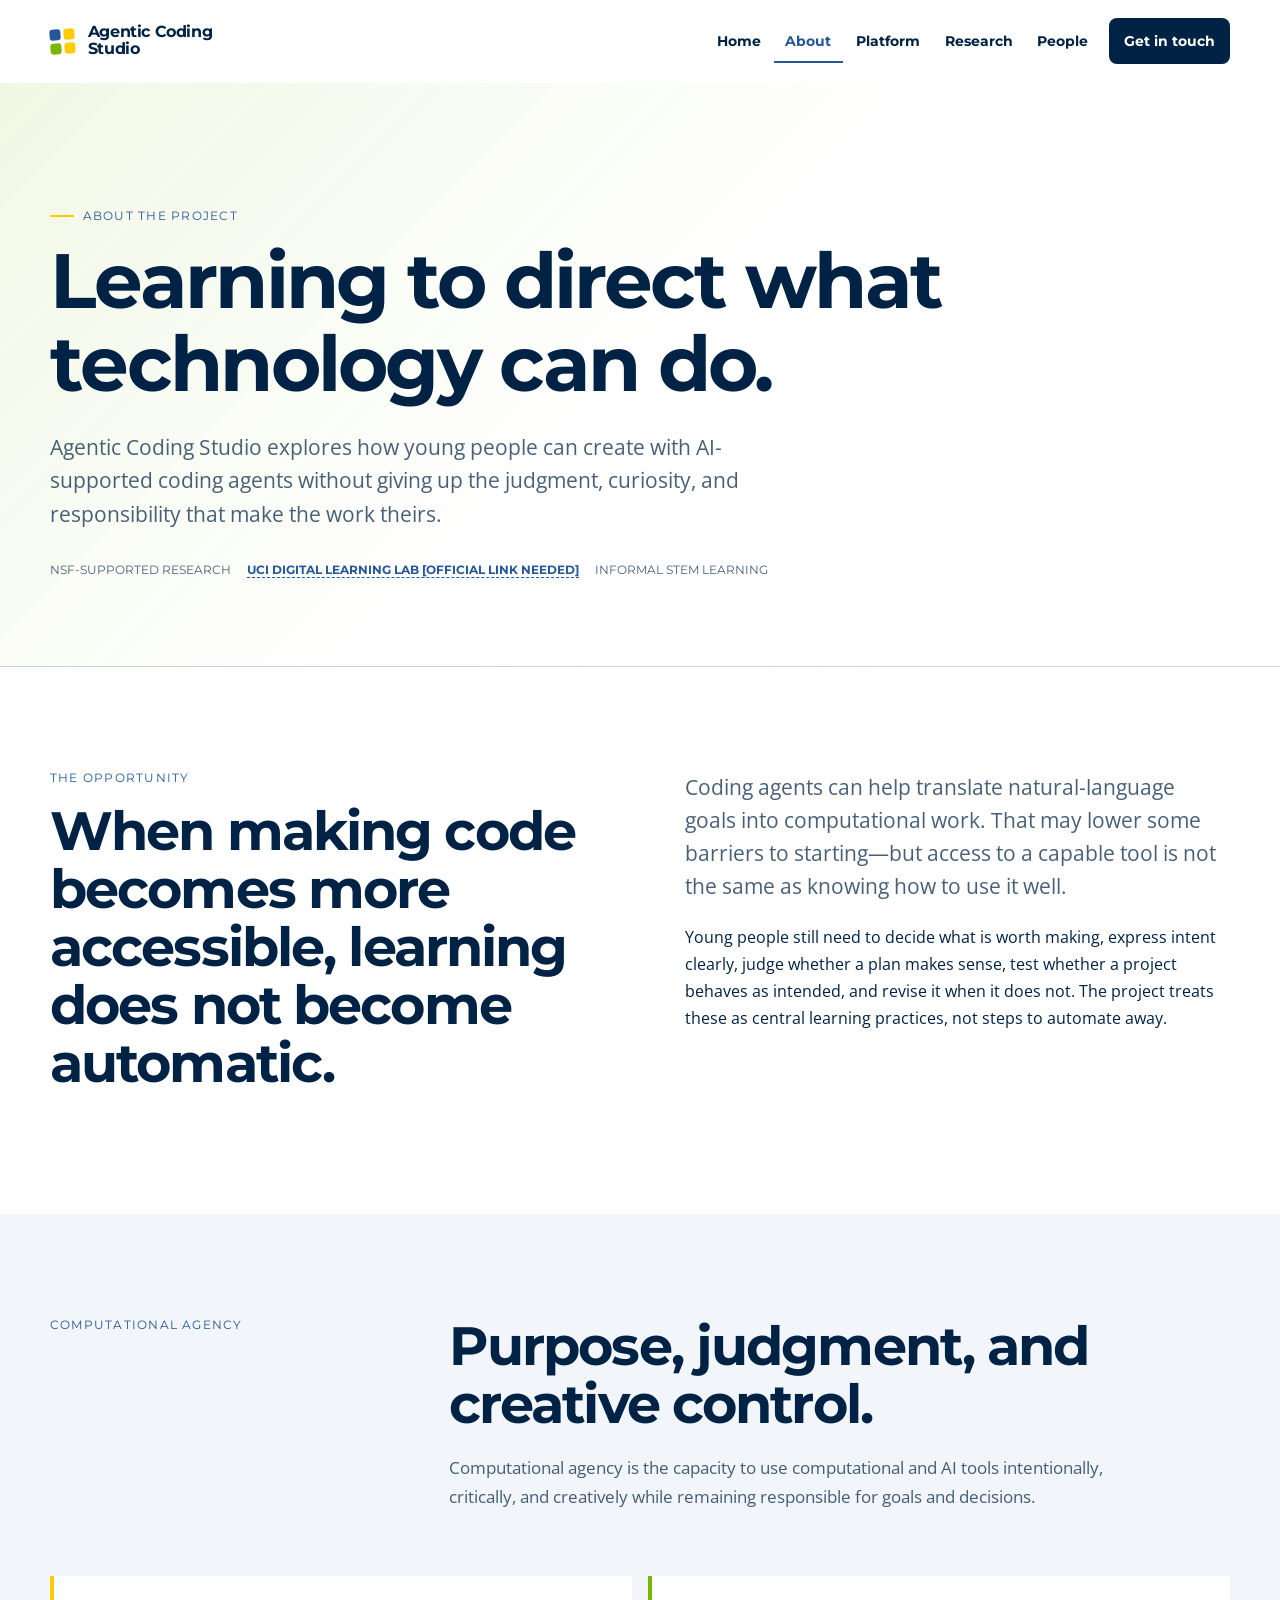
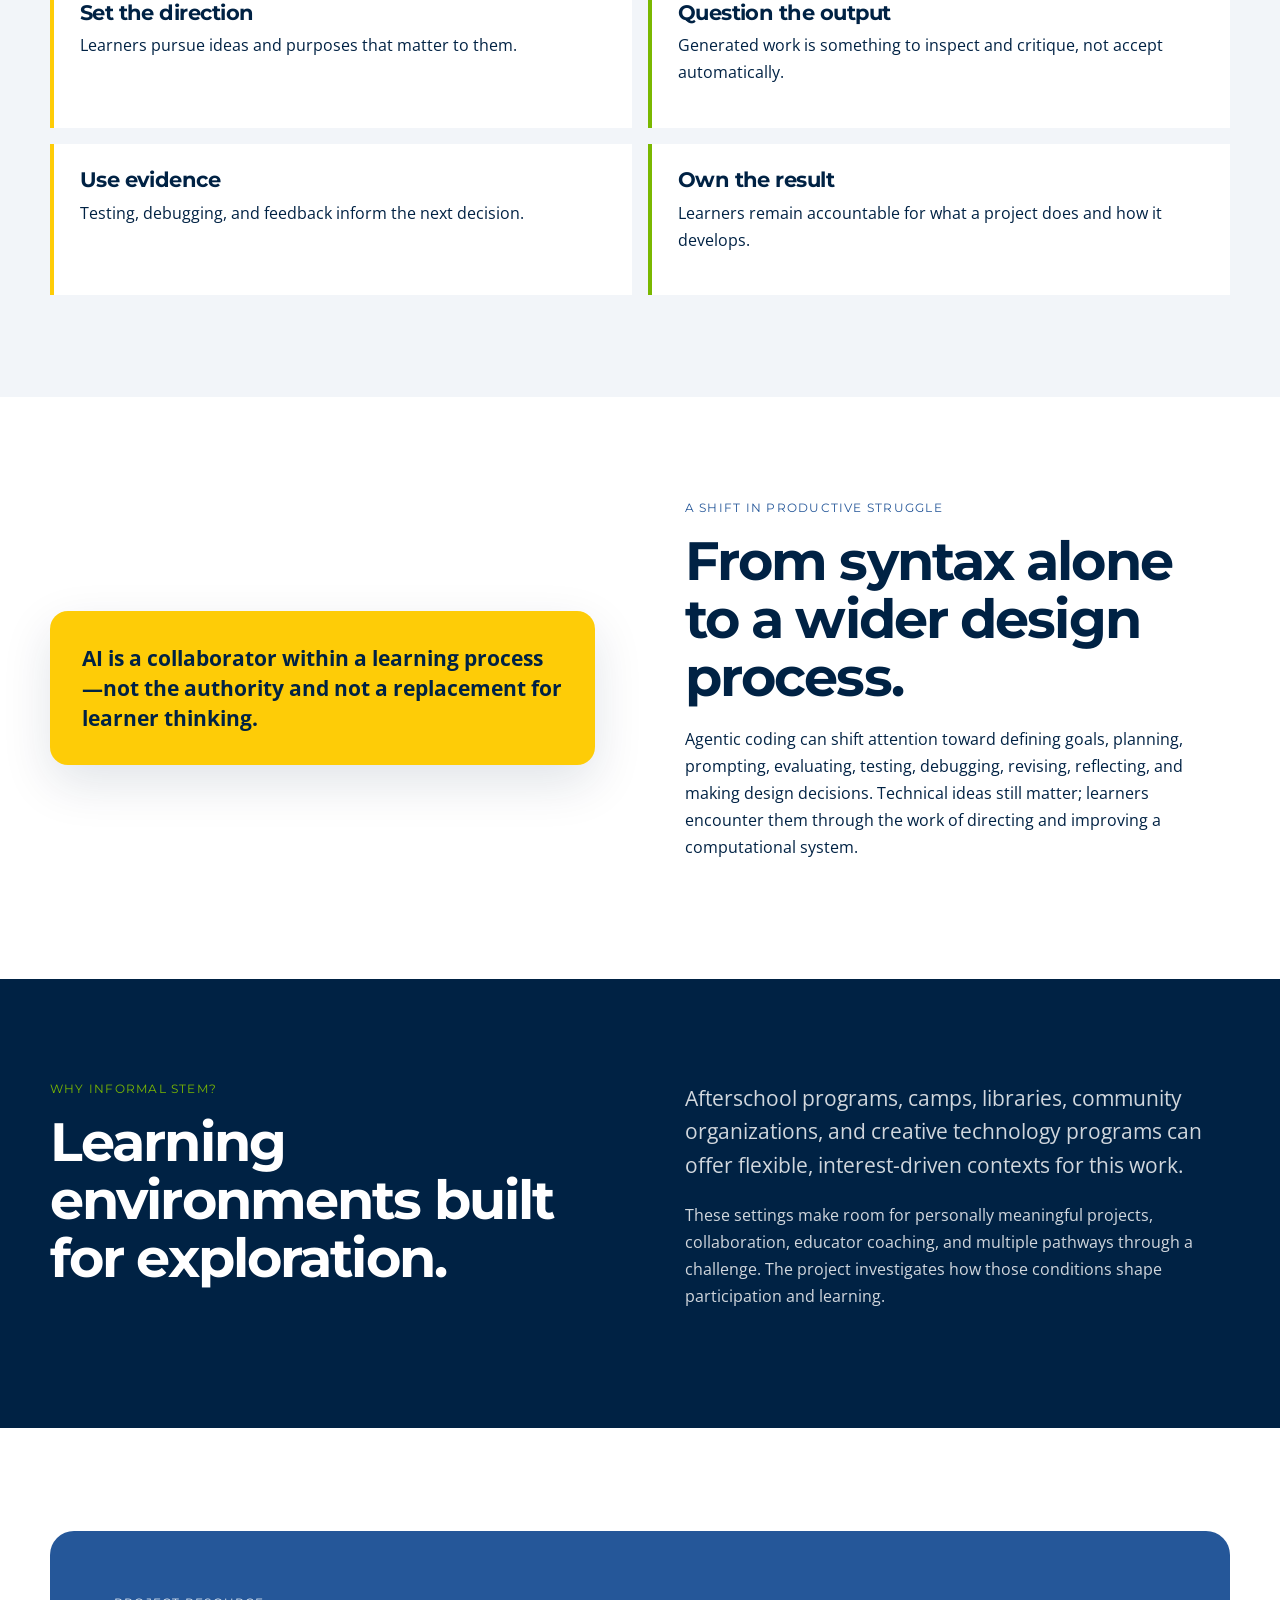
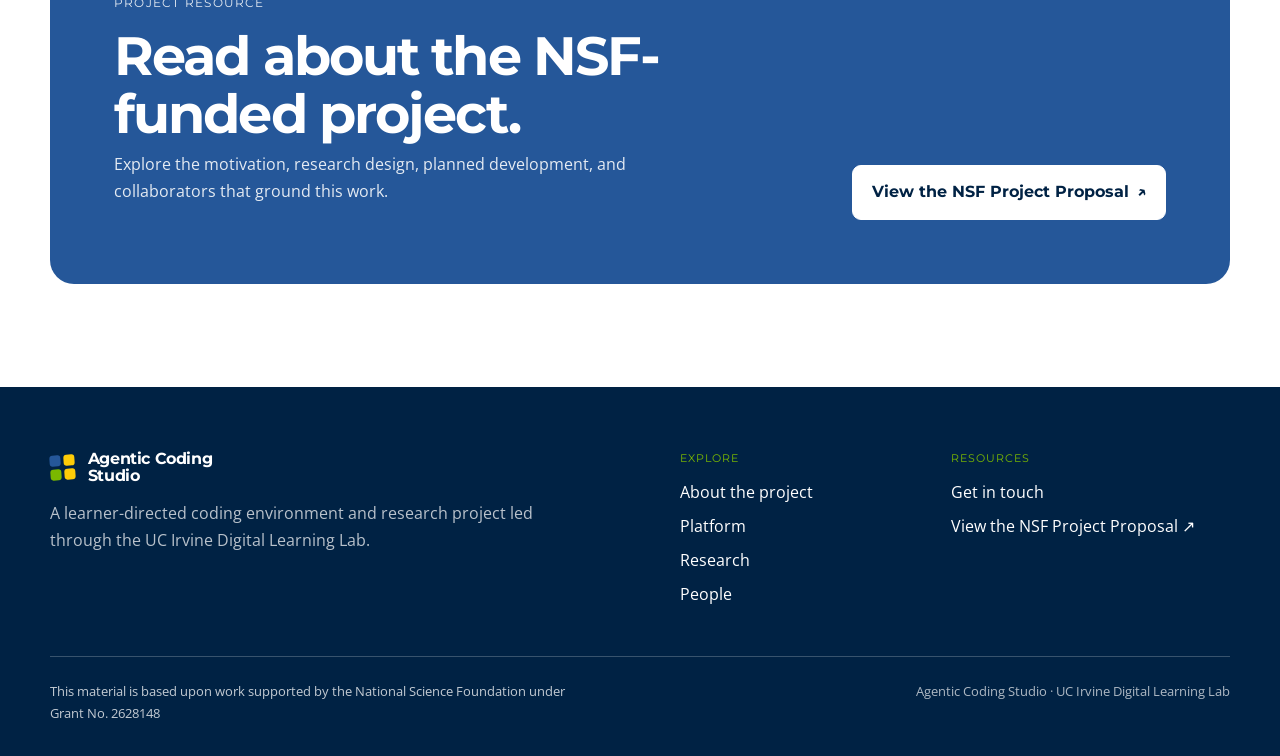
==== commit 4ad59aab: "Expand project context and outreach content" ====
--- a/about.html
+++ b/about.html
@@ -1,8 +1,8 @@
 <!doctype html><html lang="en"><head><meta charset="utf-8"><meta name="viewport" content="width=device-width,initial-scale=1"><meta name="description" content="Why agentic coding education matters and how the project centers learner judgment, creativity, and responsibility."><title>About | Agentic Coding Studio</title><link rel="stylesheet" href="assets/styles.css"></head><body><a class="skip-link" href="#main">Skip to main content</a>
 <header class="site-header"><div class="container nav-wrap"><a class="brand" href="index.html" aria-label="Agentic Coding Studio home"><span class="brand-mark" aria-hidden="true"><i></i><i></i><i></i><i></i></span><span>Agentic Coding<br>Studio</span></a><button class="menu-button" type="button" aria-expanded="false" aria-controls="site-nav">Menu</button><nav aria-label="Primary"><ul class="nav-list" id="site-nav"><li><a href="index.html">Home</a></li><li><a href="about.html" aria-current="page">About</a></li><li><a href="platform.html">Platform</a></li><li><a href="research.html">Research</a></li><li><a href="people.html">People</a></li><li><a class="contact-link" href="contact.html">Get in touch</a></li></ul></nav></div></header><main id="main">
-<section class="hero page-hero"><div class="container"><p class="kicker">About the project</p><h1>Learning to direct what technology can do.</h1><p class="lede">Agentic Coding Studio explores how young people can create with AI-supported coding agents without giving up the judgment, curiosity, and responsibility that make the work theirs.</p><div class="page-meta"><span>NSF-supported research</span><span>UC Irvine Digital Learning Lab</span><span>Informal STEM learning</span></div></div></section>
+<section class="hero page-hero"><div class="container"><p class="kicker">About the project</p><h1>Learning to direct what technology can do.</h1><p class="lede">Agentic Coding Studio explores how young people can create with AI-supported coding agents without giving up the judgment, curiosity, and responsibility that make the work theirs.</p><div class="page-meta"><span>NSF-supported research</span><span class="link-placeholder">UCI Digital Learning Lab [official link needed]</span><span>Informal STEM learning</span></div></div></section>
 <section><div class="container split"><div><p class="eyebrow">The opportunity</p><h2>When making code becomes more accessible, learning does not become automatic.</h2></div><div><p class="lede">Coding agents can help translate natural-language goals into computational work. That may lower some barriers to starting—but access to a capable tool is not the same as knowing how to use it well.</p><p>Young people still need to decide what is worth making, express intent clearly, judge whether a plan makes sense, test whether a project behaves as intended, and revise it when it does not. The project treats these as central learning practices, not steps to automate away.</p></div></div></section>
 <section class="section-tint"><div class="container"><div class="section-head"><p class="eyebrow">Computational agency</p><div><h2>Purpose, judgment, and creative control.</h2><p class="section-intro">Computational agency is the capacity to use computational and AI tools intentionally, critically, and creatively while remaining responsible for goals and decisions.</p></div></div><div class="principles"><article class="principle"><h3>Set the direction</h3><p>Learners pursue ideas and purposes that matter to them.</p></article><article class="principle"><h3>Question the output</h3><p>Generated work is something to inspect and critique, not accept automatically.</p></article><article class="principle"><h3>Use evidence</h3><p>Testing, debugging, and feedback inform the next decision.</p></article><article class="principle"><h3>Own the result</h3><p>Learners remain accountable for what a project does and how it develops.</p></article></div></div></section>
 <section><div class="container split center"><div class="quote-panel">AI is a collaborator within a learning process—not the authority and not a replacement for learner thinking.</div><div><p class="eyebrow">A shift in productive struggle</p><h2>From syntax alone to a wider design process.</h2><p>Agentic coding can shift attention toward defining goals, planning, prompting, evaluating, testing, debugging, revising, reflecting, and making design decisions. Technical ideas still matter; learners encounter them through the work of directing and improving a computational system.</p></div></div></section>
 <section class="section-dark"><div class="container split"><div><p class="eyebrow">Why informal STEM?</p><h2>Learning environments built for exploration.</h2></div><div><p class="lede">Afterschool programs, camps, libraries, community organizations, and creative technology programs can offer flexible, interest-driven contexts for this work.</p><p>These settings make room for personally meaningful projects, collaboration, educator coaching, and multiple pathways through a challenge. The project investigates how those conditions shape participation and learning.</p></div></div></section>
-<section><div class="container"><div class="cta-panel"><div><p class="eyebrow">Project resource</p><h2>Read the public project proposal.</h2><p>Learn more about the motivation, research design, planned development, and collaborators that ground this work.</p></div><div class="actions"><a class="button light" href="https://drive.google.com/file/d/1i6zkVuX5a1_tt1JKTI5XqCLp001dNQ0z/view" target="_blank" rel="noopener">View the NSF Project Proposal <span aria-hidden="true">↗</span></a></div></div></div></section></main><footer class="site-footer"><div class="container"><div class="footer-grid"><div><a class="brand" href="index.html"><span class="brand-mark" aria-hidden="true"><i></i><i></i><i></i><i></i></span><span>Agentic Coding<br>Studio</span></a><p>A learner-directed coding environment and research project led through the UC Irvine Digital Learning Lab.</p></div><div><div class="footer-label">Explore</div><ul><li><a href="about.html">About the project</a></li><li><a href="platform.html">Platform</a></li><li><a href="research.html">Research</a></li><li><a href="people.html">People</a></li></ul></div><div><div class="footer-label">Resources</div><ul><li><a href="contact.html">Get in touch</a></li><li><a href="https://drive.google.com/file/d/1i6zkVuX5a1_tt1JKTI5XqCLp001dNQ0z/view" target="_blank" rel="noopener">View the NSF Project Proposal <span aria-hidden="true">↗</span></a></li></ul></div></div><div class="footer-bottom"><p class="nsf">This material is based upon work supported by the National Science Foundation under Grant No. 2628148</p><span>Agentic Coding Studio · UC Irvine Digital Learning Lab</span></div></div></footer><script src="assets/site.js"></script></body></html>+<section><div class="container"><div class="cta-panel"><div><p class="eyebrow">Project resource</p><h2>Read about the NSF-funded project.</h2><p>Explore the motivation, research design, planned development, and collaborators that ground this work.</p></div><div class="actions"><a class="button light" href="https://drive.google.com/file/d/1i6zkVuX5a1_tt1JKTI5XqCLp001dNQ0z/view" target="_blank" rel="noopener">View the NSF Project Proposal <span aria-hidden="true">↗</span></a></div></div></div></section></main><footer class="site-footer"><div class="container"><div class="footer-grid"><div><a class="brand" href="index.html"><span class="brand-mark" aria-hidden="true"><i></i><i></i><i></i><i></i></span><span>Agentic Coding<br>Studio</span></a><p>A learner-directed coding environment and research project led through the UC Irvine Digital Learning Lab.</p></div><div><div class="footer-label">Explore</div><ul><li><a href="about.html">About the project</a></li><li><a href="platform.html">Platform</a></li><li><a href="research.html">Research</a></li><li><a href="people.html">People</a></li></ul></div><div><div class="footer-label">Resources</div><ul><li><a href="contact.html">Get in touch</a></li><li><a href="https://drive.google.com/file/d/1i6zkVuX5a1_tt1JKTI5XqCLp001dNQ0z/view" target="_blank" rel="noopener">View the NSF Project Proposal <span aria-hidden="true">↗</span></a></li></ul></div></div><div class="footer-bottom"><p class="nsf">This material is based upon work supported by the National Science Foundation under Grant No. 2628148</p><span>Agentic Coding Studio · UC Irvine Digital Learning Lab</span></div></div></footer><script src="assets/site.js"></script></body></html>
--- a/assets/styles.css
+++ b/assets/styles.css
@@ -1,5 +1,133 @@
 @import url('https://fonts.googleapis.com/css2?family=Montserrat:wght@400;700&family=Open+Sans:wght@400;600;700&display=swap');
 
+:root {
+  --ink:#002244;
+  --muted:#3f5368;
+  --paper:#f7f9fb;
+  --white:#fff;
+  --blue:#255799;
+  --blue-dark:#002244;
+  --green:#3f9c35;
+  --lime:#7ab800;
+  --gold:#fecc07;
+  --line:#d4dde6;
+  --max:1180px;
+  --page-gutter:clamp(1.5rem,5vw,5rem);
+  --section-space:clamp(4.5rem,9vw,8rem);
+}
+* { box-sizing:border-box; }
+html { scroll-behavior:smooth; }
+body { margin:0; background:var(--paper); color:var(--ink); font:400 1rem/1.7 'Open Sans',Arial,sans-serif; }
+a { color:inherit; }
+img,svg { max-width:100%; }
+.skip-link { position:absolute; left:-999px; top:1rem; z-index:99; background:var(--ink); color:white; padding:.7rem 1rem; }
+.skip-link:focus { left:1rem; }
+.container { width:min(calc(100% - (2 * var(--page-gutter))),var(--max)); margin-inline:auto; }
+.site-header { position:sticky; top:0; z-index:20; background:rgba(247,249,251,.94); backdrop-filter:blur(12px); border-bottom:1px solid transparent; }
+.site-header.scrolled { border-color:var(--line); }
+.nav-wrap { min-height:84px; display:flex; align-items:center; justify-content:space-between; gap:2rem; }
+.brand { display:flex; align-items:center; gap:.75rem; text-decoration:none; font-family:Montserrat,Arial,sans-serif; font-weight:700; line-height:1.05; letter-spacing:-.02em; }
+.brand-mark { display:grid; grid-template-columns:repeat(2,12px); gap:3px; transform:rotate(-4deg); }
+.brand-mark i { display:block; width:12px; height:12px; border-radius:3px; background:var(--blue); }
+.brand-mark i:nth-child(2){background:var(--gold)} .brand-mark i:nth-child(3){background:var(--green)} .brand-mark i:nth-child(4){background:var(--lime)}
+.nav-list { display:flex; align-items:center; gap:.15rem; list-style:none; padding:0; margin:0; }
+.nav-list a { display:block; padding:.65rem .82rem; border-radius:7px; text-decoration:none; font-family:Montserrat,Arial,sans-serif; font-size:.92rem; font-weight:400; }
+.nav-list a:hover,.nav-list a:focus-visible { background:white; }
+.nav-list a[aria-current=page] { color:var(--blue); }
+.nav-list .contact-link { margin-left:.5rem; background:var(--ink); color:white; padding:.62rem .9rem; }
+.nav-list .contact-link:hover { background:var(--blue); }
+.menu-button { display:none; border:1px solid var(--line); background:white; border-radius:8px; padding:.55rem .7rem; font:inherit; font-weight:600; }
+.eyebrow { margin:0 0 1.15rem; color:var(--blue); font:400 .78rem/1.4 Montserrat,Arial,sans-serif; text-transform:uppercase; letter-spacing:.1em; }
+h1,h2,h3 { margin-top:0; font-family:Montserrat,Arial,sans-serif; font-weight:700; line-height:1.12; letter-spacing:-.035em; }
+h1 { font-size:clamp(3rem,7vw,6.4rem); max-width:950px; margin-bottom:1.5rem; }
+h2 { font-size:clamp(2rem,4.5vw,3.8rem); margin-bottom:1.25rem; }
+h3 { font-size:1.35rem; letter-spacing:-.025em; }
+.lede { max-width:760px; color:var(--muted); font-size:clamp(1.08rem,2vw,1.35rem); line-height:1.55; }
+.hero { padding:clamp(4rem,9vw,8rem) 0 4.5rem; overflow:hidden; }
+.hero-home { min-height:calc(100vh - 84px); display:flex; align-items:center; position:relative; }
+.hero-home h1 span { color:var(--blue); }
+.hero-grid { display:grid; grid-template-columns:minmax(0,1.4fr) minmax(260px,.6fr); gap:3rem; align-items:center; width:100%; }
+.hero-empowerment { min-height:460px; position:relative; isolation:isolate; }
+.hero-empowerment:before { content:''; position:absolute; inset:12% 2% 1% 8%; z-index:-3; border-radius:48% 52% 45% 55%; background:linear-gradient(145deg,#d8e7f5 0 52%,#dcedd9 52%); transform:rotate(-4deg); }
+.amplify-orbit { position:absolute; z-index:-2; border:2px solid var(--blue); border-radius:50%; opacity:.25; }
+.orbit-one { inset:6% 4% 5% 7%; transform:rotate(18deg); }
+.orbit-two { inset:16% 15% 9% 0; border-color:var(--green); transform:rotate(-20deg); }
+.possibility { position:absolute; width:78px; aspect-ratio:1; display:grid; place-items:center; border:2px solid var(--ink); border-radius:22px; box-shadow:6px 6px 0 var(--ink); font:700 1.45rem Montserrat,Arial,sans-serif; }
+.possibility-code { top:3%; right:16%; background:var(--gold); transform:rotate(5deg); }
+.possibility-idea { top:24%; left:2%; background:white; color:var(--blue); transform:rotate(-8deg); }
+.possibility-build { right:0; bottom:25%; background:#dcedd9; color:var(--green); transform:rotate(7deg); }
+.possibility-grow { left:13%; bottom:3%; background:var(--blue); color:white; transform:rotate(-5deg); }
+.learner { position:absolute; left:50%; bottom:8%; width:170px; height:285px; transform:translateX(-42%); }
+.learner-head { position:absolute; top:0; left:50%; width:82px; height:82px; border:3px solid var(--ink); border-radius:50%; background:var(--gold); transform:translateX(-50%); }
+.learner-head:after { content:''; position:absolute; inset:-7px 7px 43px -5px; border-radius:50% 55% 35% 45%; background:var(--ink); transform:rotate(-8deg); }
+.learner-body { position:absolute; left:20px; bottom:0; width:132px; height:196px; border:3px solid var(--ink); border-radius:62px 62px 24px 24px; background:var(--blue); }
+.learner-arm { position:absolute; top:94px; right:-25px; width:112px; height:34px; border:3px solid var(--ink); border-radius:30px; background:var(--gold); transform:rotate(-48deg); transform-origin:left center; }
+.learner-arm:after { content:''; position:absolute; right:-10px; top:-8px; width:30px; height:30px; border:3px solid var(--ink); border-radius:50%; background:var(--gold); }
+.amplify-rays { position:absolute; top:6%; left:48%; width:20px; height:100px; }
+.amplify-rays i { position:absolute; bottom:0; left:8px; width:4px; height:74px; border-radius:4px; background:var(--gold); transform-origin:bottom; }
+.amplify-rays i:nth-child(1){transform:rotate(-58deg)} .amplify-rays i:nth-child(2){transform:rotate(-29deg)} .amplify-rays i:nth-child(3){transform:rotate(0)} .amplify-rays i:nth-child(4){transform:rotate(29deg)} .amplify-rays i:nth-child(5){transform:rotate(58deg)}
+.actions { display:flex; flex-wrap:wrap; gap:.75rem; margin-top:2rem; }
+.button { display:inline-flex; align-items:center; gap:.55rem; padding:.9rem 1.2rem; border:1px solid var(--ink); border-radius:8px; background:var(--ink); color:white; text-decoration:none; font-family:Montserrat,Arial,sans-serif; font-weight:700; }
+.button:hover { background:var(--blue); border-color:var(--blue); }
+.button.secondary { background:transparent; color:var(--ink); }
+.button.secondary:hover { background:white; border-color:var(--ink); }
+section { padding:var(--section-space) 0; }
+.section-head { display:grid; grid-template-columns:.7fr 1.3fr; gap:3rem; margin-bottom:3rem; }
+.section-head h2 { max-width:720px; }
+.cycle-section { background:var(--ink); color:white; }
+.cycle-section .eyebrow { color:var(--gold); }
+.cycle { list-style:none; padding:0; margin:3.5rem 0 0; display:grid; grid-template-columns:repeat(7,1fr); gap:.65rem; counter-reset:cycle; }
+.cycle li { counter-increment:cycle; position:relative; min-height:160px; background:#25333d; border-radius:12px; padding:1rem; font-weight:600; display:flex; flex-direction:column; justify-content:space-between; }
+.cycle li:before { content:'0' counter(cycle); color:var(--gold); font:400 .75rem Montserrat,Arial,sans-serif; }
+.cycle li:not(:last-child):after { content:'→'; position:absolute; right:-.62rem; top:45%; z-index:2; color:var(--gold); }
+.cards { display:grid; grid-template-columns:repeat(3,1fr); gap:1rem; }
+.card { background:white; border:1px solid var(--line); border-radius:14px; padding:1.6rem; }
+.card p { color:var(--muted); margin-bottom:0; }
+.card .number { font:400 .78rem Montserrat,Arial,sans-serif; color:var(--blue); }
+.card.accent { background:var(--blue); color:white; border:0; } .card.accent p { color:#e5ebff; }
+.split { display:grid; grid-template-columns:1fr 1fr; gap:clamp(2rem,7vw,7rem); align-items:start; }
+.quote-panel { padding:clamp(2rem,4vw,3rem); background:var(--gold); border-radius:16px; font-size:1.4rem; font-weight:600; line-height:1.5; }
+.page-hero { border-bottom:1px solid var(--line); }
+.page-hero h1 { font-size:clamp(3rem,6vw,5.4rem); }
+.question-list { list-style:none; padding:0; margin:0; }
+.question-list li { padding:1rem 0; border-bottom:1px solid var(--line); font-size:1.12rem; font-weight:600; }
+.pill-list { display:flex; flex-wrap:wrap; gap:.6rem; padding:0; list-style:none; }
+.pill-list li { border:1px solid var(--line); background:white; border-radius:99px; padding:.55rem .9rem; font-weight:600; }
+.feature { display:grid; grid-template-columns:80px 1fr; gap:1.5rem; padding:2.5rem 0; border-top:1px solid var(--line); }
+.feature:last-child { border-bottom:1px solid var(--line); }
+.feature-num { width:52px; height:52px; display:grid; place-items:center; background:#dcedd9; border-radius:12px; font:400 .8rem Montserrat,Arial,sans-serif; }
+.status { display:inline-block; margin-bottom:.8rem; color:var(--blue-dark); background:#d8e7f5; border-radius:99px; padding:.3rem .65rem; font:400 .7rem Montserrat,Arial,sans-serif; text-transform:uppercase; letter-spacing:.06em; }
+.research-area { border-top:4px solid var(--blue); }
+.foundation-grid { display:grid; grid-template-columns:repeat(2,1fr); gap:1rem; }
+.timeline { display:grid; grid-template-columns:1fr 1fr; gap:1rem; }
+.phase { border-left:4px solid var(--gold); padding:1.75rem; background:white; }
+.phase.future { border-color:var(--green); }
+.people-grid { display:grid; grid-template-columns:repeat(2,1fr); gap:1rem; }
+.person { min-height:240px; display:flex; flex-direction:column; justify-content:space-between; }
+.person .role { color:var(--blue); font:400 .77rem Montserrat,Arial,sans-serif; text-transform:uppercase; letter-spacing:.05em; }
+.person p { margin-bottom:0; }
+.advisors { display:grid; grid-template-columns:repeat(4,1fr); gap:1rem; }
+.advisor { background:transparent; border-top:3px solid var(--ink); padding:1.2rem 0; }
+.advisor-photo-frame { width:200px; height:200px; margin:0 0 1.25rem; overflow:hidden; border-radius:12px; }
+.advisor-photo { display:block; width:200px; height:200px; object-fit:cover; }
+.advisor-photo-placeholder { display:grid; place-items:center; border:2px dashed #a7afaf; background:var(--soft); color:var(--blue); font:700 2rem Montserrat,Arial,sans-serif; }
+.advisor-photo-yasmin { object-position:center 24%; }
+.advisor-photo-mitchel { object-position:center 38%; }
+.advisor-photo-advait { object-position:34% center; }
+.placeholder { border:2px dashed #a7afaf; border-radius:14px; padding:2rem; background:rgba(255,255,255,.5); }
+.todo { font:400 .75rem Montserrat,Arial,sans-serif; color:var(--blue); text-transform:uppercase; }
+.site-footer { background:var(--ink); color:white; padding:3.5rem 0 2rem; }
+.footer-grid { display:grid; grid-template-columns:1.4fr .6fr .6fr; gap:2rem; }
+.site-footer .brand { max-width:210px; margin-bottom:1rem; }
+.site-footer p { color:#b9c2c7; max-width:500px; }
+.site-footer ul { list-style:none; padding:0; margin:0; }
+.site-footer a { color:#dfe5e7; text-decoration:none; }
+.site-footer a:hover { color:var(--gold); }
+.footer-label { font:400 .72rem Montserrat,Arial,sans-serif; text-transform:uppercase; color:var(--gold); letter-spacing:.08em; margin-bottom:.8rem; }
+.footer-bottom { border-top:1px solid #3d4951; margin-top:3rem; padding-top:1.5rem; font-size:.85rem; color:#aeb8bd; }
+@media (max-width:900px){ .menu-button{display:block}.nav-list{display:none;position:absolute;top:75px;left:1.25rem;right:1.25rem;flex-direction:column;align-items:stretch;background:white;border:1px solid var(--line);padding:.75rem;border-radius:12px;box-shadow:0 10px 25px #17222b22}.nav-list.open{display:flex}.nav-list .contact-link{margin-left:0}.hero-grid,.split,.section-head{grid-template-columns:1fr}.hero-empowerment{min-height:420px;max-width:500px;width:100%;margin:auto}.cycle{grid-template-columns:repeat(2,1fr)}.cycle li:not(:last-child):after{display:none}.cards{grid-template-columns:1fr 1fr}.advisors{grid-template-columns:1fr 1fr}.footer-grid{grid-template-columns:1fr 1fr}.footer-grid>div:first-child{grid-column:1/-1}}
+@media (max-width:600px){:root{--page-gutter:1.25rem;--section-space:4rem}.nav-wrap{min-height:72px}.brand{font-size:.9rem}h1{font-size:2.8rem}.hero{padding:4rem 0}.hero-home{min-height:auto}.hero-grid{gap:1.5rem}.hero-empowerment{min-height:360px}.possibility{width:62px;border-radius:17px;box-shadow:4px 4px 0 var(--ink);font-size:1.15rem}.learner{height:235px;transform:translateX(-46%) scale(.82);transform-origin:bottom}.amplify-rays{top:2%;transform:scale(.75)}.cycle,.cards,.foundation-grid,.timeline,.people-grid,.advisors,.footer-grid{grid-template-columns:1fr}.feature{grid-template-columns:1fr;gap:.75rem}.footer-grid>div:first-child{grid-column:auto}.section-head{gap:.75rem}.card{padding:1.5rem}}
+@media (prefers-reduced-motion:reduce){html{scroll-behavior:auto}}
 :root{--ink:#002244;--muted:rgba(0,34,68,.72);--paper:#fff;--white:#fff;--blue:#255799;--blue-2:#255799;--mint:#7ab800;--lime:#7ab800;--gold:#fecc07;--coral:#fecc07;--line:rgba(0,34,68,.18);--soft:rgba(37,87,153,.08);--max:1180px;--radius:18px;--shadow:0 18px 50px rgba(0,34,68,.12)}
 *{box-sizing:border-box}html{scroll-behavior:smooth}body{margin:0;background:var(--paper);color:var(--ink);font:400 1rem/1.68 'Open Sans',Arial,sans-serif}a{color:inherit;text-underline-offset:.2em}p{margin-top:0}img,svg{max-width:100%}.container{width:min(calc(100% - 3rem),var(--max));margin-inline:auto}.narrow{max-width:780px}.skip-link{position:fixed;left:1rem;top:-5rem;z-index:100;background:var(--ink);color:white;padding:.75rem 1rem;border-radius:8px}.skip-link:focus{top:1rem}
 :focus-visible{outline:3px solid var(--gold);outline-offset:3px}.site-header{position:sticky;top:0;z-index:20;background:rgba(255,255,255,.94);backdrop-filter:blur(14px);border-bottom:1px solid transparent}.site-header.scrolled{border-color:var(--line);box-shadow:0 4px 20px rgba(0,34,68,.04)}.nav-wrap{min-height:82px;display:flex;align-items:center;justify-content:space-between;gap:2rem}.brand{font-family:Montserrat,Arial,sans-serif;display:flex;align-items:center;gap:.8rem;text-decoration:none;font-weight:700;line-height:1.05;letter-spacing:-.025em}.brand-mark{display:grid;grid-template-columns:repeat(2,11px);gap:3px;transform:rotate(-4deg)}.brand-mark i{width:11px;height:11px;border-radius:3px;background:var(--blue-2)}.brand-mark i:nth-child(2){background:var(--gold)}.brand-mark i:nth-child(3){background:var(--mint)}.brand-mark i:nth-child(4){background:var(--coral)}.nav-list{display:flex;align-items:center;gap:.1rem;list-style:none;padding:0;margin:0}.nav-list a{font-family:Montserrat,Arial,sans-serif;display:block;padding:.6rem .72rem;border-radius:8px;text-decoration:none;font-size:.9rem;font-weight:700}.nav-list a:hover,.nav-list a:focus-visible{background:white}.nav-list a[aria-current=page]{color:var(--blue-2);box-shadow:inset 0 -2px var(--blue-2);border-radius:0}.nav-list .contact-link{margin-left:.45rem;background:var(--ink);color:white;padding:.68rem .95rem;border-radius:8px}.nav-list .contact-link:hover{background:var(--blue)}.menu-button{display:none;min-height:44px;border:1px solid var(--line);background:white;border-radius:9px;padding:.55rem .8rem;font:700 .9rem Montserrat,Arial,sans-serif}
@@ -19,3 +147,27 @@
 @media(max-width:950px){.menu-button{display:block}.nav-list{display:none;position:absolute;top:72px;left:1.5rem;right:1.5rem;flex-direction:column;align-items:stretch;background:white;border:1px solid var(--line);padding:.75rem;border-radius:12px;box-shadow:var(--shadow)}.nav-list.open{display:flex}.nav-list .contact-link{margin-left:0}.nav-list a[aria-current=page]{box-shadow:none;background:var(--soft);border-radius:8px}.hero-grid,.split,.section-head,.cta-panel{grid-template-columns:1fr}.hero-art{min-height:340px;max-width:510px;width:100%;margin:auto}.cycle{grid-template-columns:repeat(4,1fr)}.cycle li:not(:last-child):after{display:none}.cards,.evidence-grid{grid-template-columns:repeat(2,1fr)}.project-grid{grid-template-columns:repeat(3,1fr)}.foundation-grid{grid-template-columns:repeat(2,1fr)}.cta-panel .actions{justify-content:flex-start}.footer-grid{grid-template-columns:1fr 1fr}.footer-grid>div:first-child{grid-column:1/-1}.platform-entry{grid-template-columns:1fr}.platform-shot-home{max-width:760px}.platform-shot-workspace figcaption{grid-template-columns:1fr}}
 @media(max-width:620px){.container{width:min(calc(100% - 1.5rem),var(--max))}.nav-wrap{min-height:72px}.brand{font-size:.9rem}h1,.hero-home h1{font-size:clamp(2.8rem,14vw,4rem)}.hero{padding:3.7rem 0}.hero-home{min-height:auto}.hero-grid{gap:1rem}.hero-art{min-height:290px}.block{padding:.75rem;font-size:.66rem}.cycle,.cards,.project-grid,.partner-grid,.principles,.foundation-grid,.evidence-grid,.timeline,.people-grid,.advisors,.contact-paths,.footer-grid{grid-template-columns:1fr}.cycle li{min-height:95px}.project-type{min-height:125px}.feature{grid-template-columns:1fr;gap:.5rem}.section-head{gap:.4rem}.card{padding:1.35rem}.footer-grid>div:first-child{grid-column:auto}.footer-bottom{grid-template-columns:1fr}.diagram-row{grid-template-columns:1fr}.diagram-center{text-align:center;transform:rotate(90deg)}.workspace-key{grid-template-columns:1fr}}
 @media(prefers-reduced-motion:reduce){html{scroll-behavior:auto}}
+
+/* Project context, trajectory, and contact additions */
+.institution-note { max-width:760px; margin-top:1.25rem; color:var(--muted); }
+.link-placeholder { color:var(--blue-2); font-weight:700; text-decoration:underline dashed; text-underline-offset:.22em; }
+.project-resource-link { display:inline-flex; align-items:center; min-height:48px; }
+.platform-context { padding-bottom:clamp(2rem,4vw,3.5rem); }
+.project-trajectory { display:grid; grid-template-columns:repeat(3,1fr); gap:1rem; margin:0; padding:0; list-style:none; counter-reset:trajectory; }
+.project-trajectory > li { position:relative; min-height:290px; padding:1.6rem; border:1px solid var(--line); border-top:4px solid var(--blue-2); border-radius:var(--radius); background:white; }
+.project-trajectory > li:nth-child(2) { border-top-color:var(--mint); }
+.project-trajectory > li:nth-child(3) { border-top-color:var(--gold); }
+.project-trajectory > li:not(:last-child)::after { content:'→'; position:absolute; top:50%; right:-1rem; z-index:2; width:1rem; color:var(--blue-2); font-size:1.4rem; font-weight:700; text-align:center; }
+.project-trajectory ul { padding-left:1.2rem; }
+.project-trajectory strong { display:block; margin-top:1.4rem; color:var(--blue-2); font-family:Montserrat,Arial,sans-serif; }
+.trajectory-year { display:block; margin-bottom:1rem; color:var(--blue-2); font:700 .75rem Montserrat,Arial,sans-serif; text-transform:uppercase; letter-spacing:.08em; }
+.contact-layout { display:grid; grid-template-columns:minmax(0,1.2fr) minmax(280px,.8fr); gap:clamp(2.5rem,7vw,7rem); align-items:start; }
+.contact-form { display:grid; gap:.65rem; margin-top:2rem; }
+.contact-form label { margin-top:.45rem; font:700 .82rem Montserrat,Arial,sans-serif; }
+.contact-form input,.contact-form textarea { width:100%; padding:.85rem 1rem; border:1px solid var(--line); border-radius:9px; background:white; color:var(--ink); font:inherit; }
+.contact-form textarea { resize:vertical; }
+.contact-form .button { justify-self:start; margin-top:.75rem; }
+.form-status,.placeholder-note { color:var(--muted); font-size:.88rem; }
+.contact-direct { padding:2rem; border-top:4px solid var(--mint); border-radius:0 0 var(--radius) var(--radius); background:var(--soft); }
+.project-email { font:700 1.3rem Montserrat,Arial,sans-serif; }
+@media(max-width:950px){.project-trajectory{grid-template-columns:1fr}.project-trajectory>li{min-height:auto}.project-trajectory>li:not(:last-child)::after{content:'↓';top:auto;right:50%;bottom:-1.3rem}.contact-layout{grid-template-columns:1fr}}
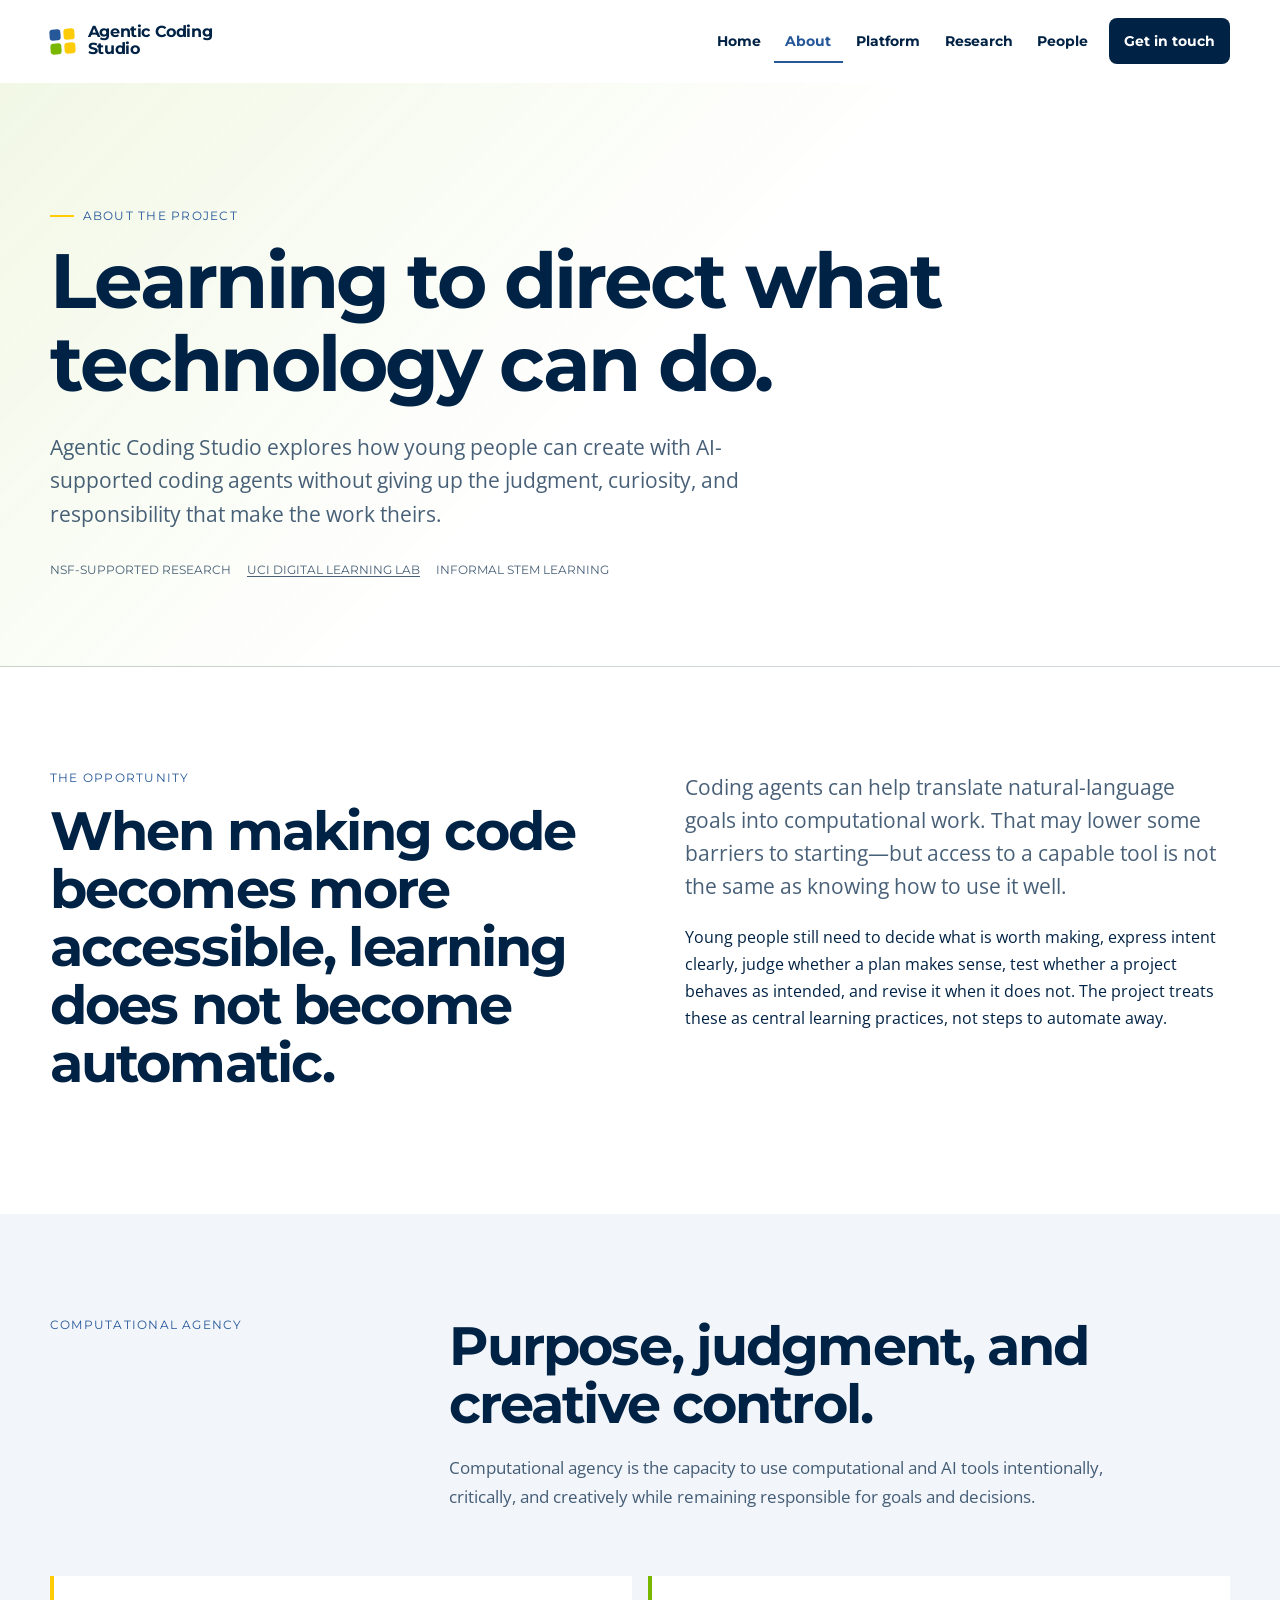
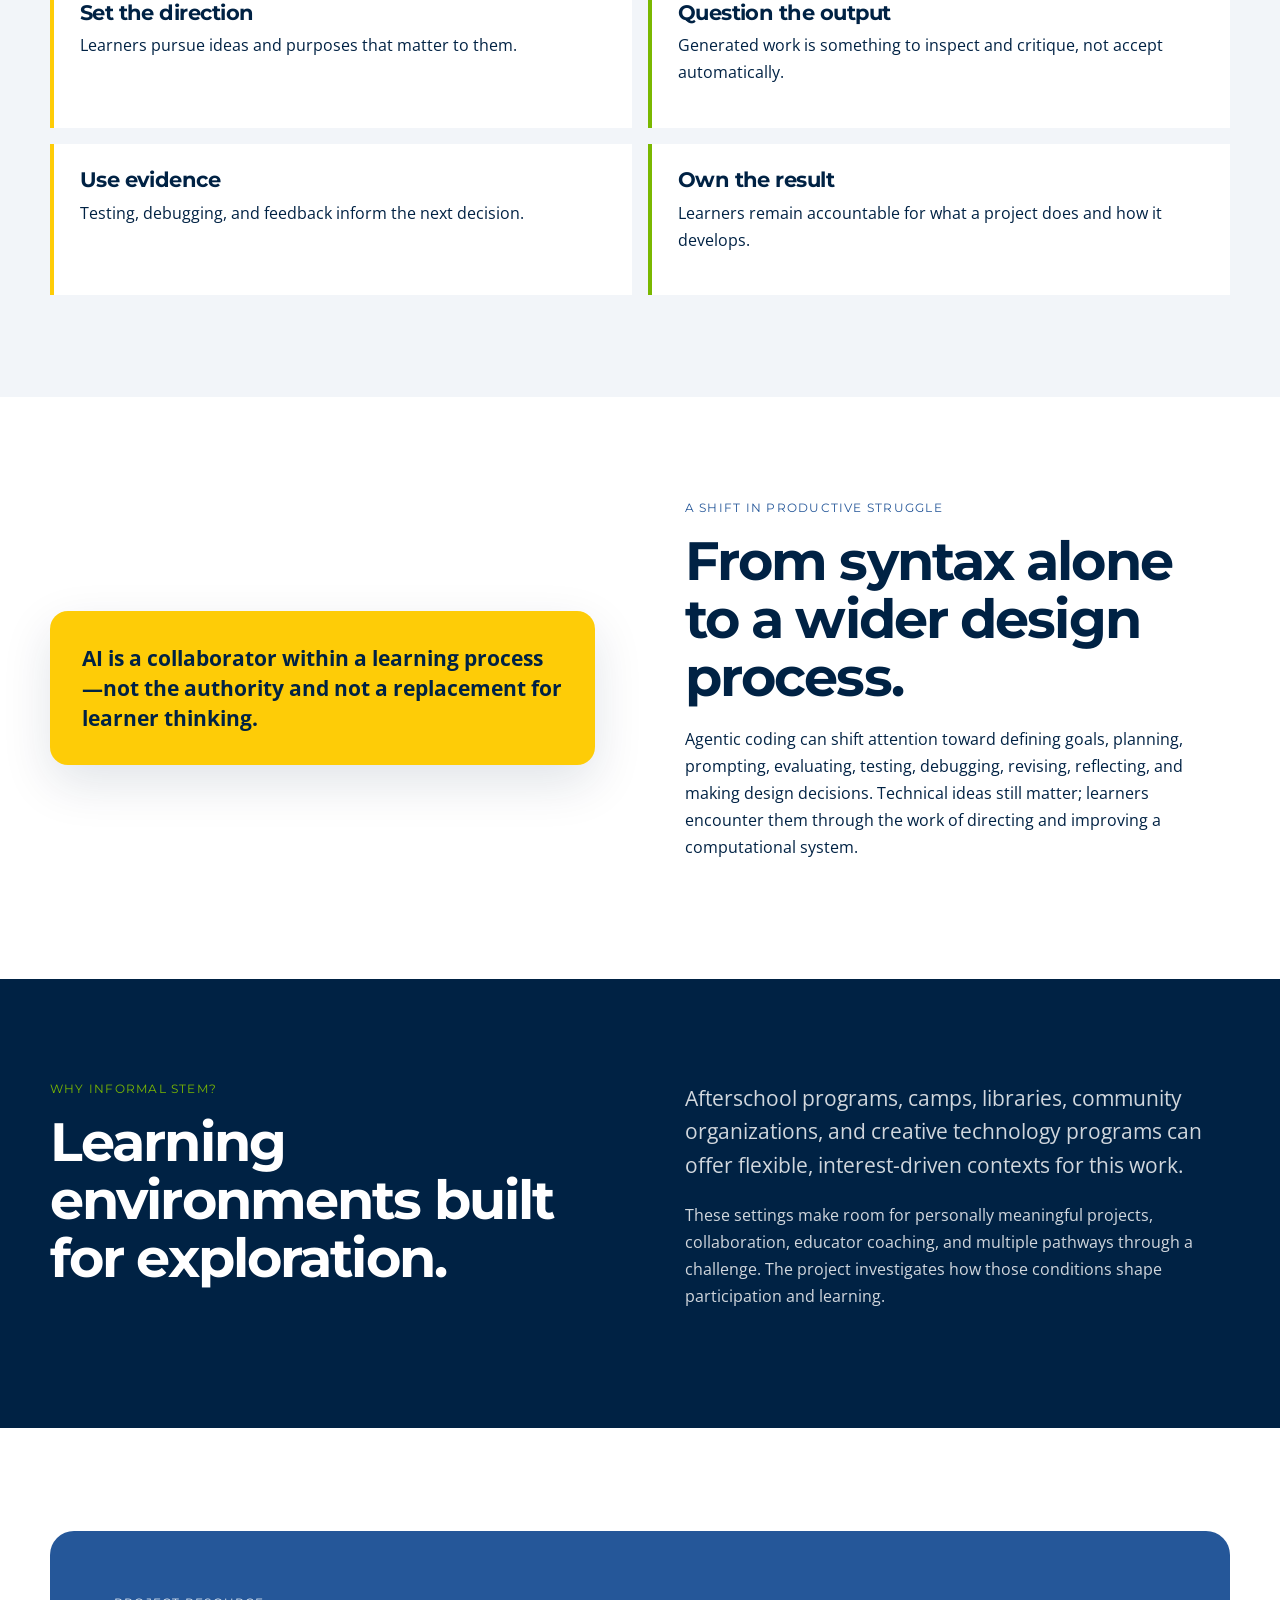
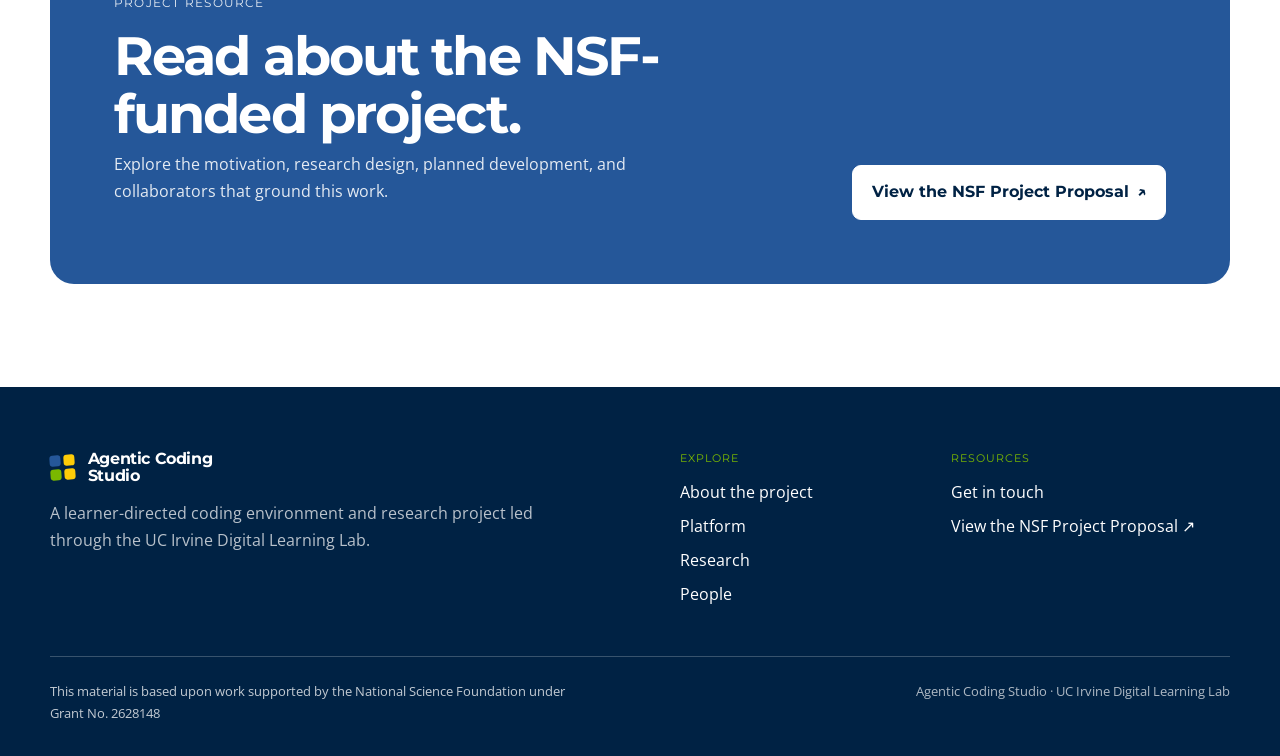
==== commit 674edc51: "Complete homepage and platform integrations" ====
--- a/about.html
+++ b/about.html
@@ -1,6 +1,6 @@
 <!doctype html><html lang="en"><head><meta charset="utf-8"><meta name="viewport" content="width=device-width,initial-scale=1"><meta name="description" content="Why agentic coding education matters and how the project centers learner judgment, creativity, and responsibility."><title>About | Agentic Coding Studio</title><link rel="stylesheet" href="assets/styles.css"></head><body><a class="skip-link" href="#main">Skip to main content</a>
 <header class="site-header"><div class="container nav-wrap"><a class="brand" href="index.html" aria-label="Agentic Coding Studio home"><span class="brand-mark" aria-hidden="true"><i></i><i></i><i></i><i></i></span><span>Agentic Coding<br>Studio</span></a><button class="menu-button" type="button" aria-expanded="false" aria-controls="site-nav">Menu</button><nav aria-label="Primary"><ul class="nav-list" id="site-nav"><li><a href="index.html">Home</a></li><li><a href="about.html" aria-current="page">About</a></li><li><a href="platform.html">Platform</a></li><li><a href="research.html">Research</a></li><li><a href="people.html">People</a></li><li><a class="contact-link" href="contact.html">Get in touch</a></li></ul></nav></div></header><main id="main">
-<section class="hero page-hero"><div class="container"><p class="kicker">About the project</p><h1>Learning to direct what technology can do.</h1><p class="lede">Agentic Coding Studio explores how young people can create with AI-supported coding agents without giving up the judgment, curiosity, and responsibility that make the work theirs.</p><div class="page-meta"><span>NSF-supported research</span><span class="link-placeholder">UCI Digital Learning Lab [official link needed]</span><span>Informal STEM learning</span></div></div></section>
+<section class="hero page-hero"><div class="container"><p class="kicker">About the project</p><h1>Learning to direct what technology can do.</h1><p class="lede">Agentic Coding Studio explores how young people can create with AI-supported coding agents without giving up the judgment, curiosity, and responsibility that make the work theirs.</p><div class="page-meta"><span>NSF-supported research</span><a href="https://www.digitallearninglab.org/">UCI Digital Learning Lab</a><span>Informal STEM learning</span></div></div></section>
 <section><div class="container split"><div><p class="eyebrow">The opportunity</p><h2>When making code becomes more accessible, learning does not become automatic.</h2></div><div><p class="lede">Coding agents can help translate natural-language goals into computational work. That may lower some barriers to starting—but access to a capable tool is not the same as knowing how to use it well.</p><p>Young people still need to decide what is worth making, express intent clearly, judge whether a plan makes sense, test whether a project behaves as intended, and revise it when it does not. The project treats these as central learning practices, not steps to automate away.</p></div></div></section>
 <section class="section-tint"><div class="container"><div class="section-head"><p class="eyebrow">Computational agency</p><div><h2>Purpose, judgment, and creative control.</h2><p class="section-intro">Computational agency is the capacity to use computational and AI tools intentionally, critically, and creatively while remaining responsible for goals and decisions.</p></div></div><div class="principles"><article class="principle"><h3>Set the direction</h3><p>Learners pursue ideas and purposes that matter to them.</p></article><article class="principle"><h3>Question the output</h3><p>Generated work is something to inspect and critique, not accept automatically.</p></article><article class="principle"><h3>Use evidence</h3><p>Testing, debugging, and feedback inform the next decision.</p></article><article class="principle"><h3>Own the result</h3><p>Learners remain accountable for what a project does and how it develops.</p></article></div></div></section>
 <section><div class="container split center"><div class="quote-panel">AI is a collaborator within a learning process—not the authority and not a replacement for learner thinking.</div><div><p class="eyebrow">A shift in productive struggle</p><h2>From syntax alone to a wider design process.</h2><p>Agentic coding can shift attention toward defining goals, planning, prompting, evaluating, testing, debugging, revising, reflecting, and making design decisions. Technical ideas still matter; learners encounter them through the work of directing and improving a computational system.</p></div></div></section>
--- a/assets/styles.css
+++ b/assets/styles.css
@@ -149,7 +149,6 @@
 @media(prefers-reduced-motion:reduce){html{scroll-behavior:auto}}
 
 /* Project context, trajectory, and contact additions */
-.institution-note { max-width:760px; margin-top:1.25rem; color:var(--muted); }
 .link-placeholder { color:var(--blue-2); font-weight:700; text-decoration:underline dashed; text-underline-offset:.22em; }
 .project-resource-link { display:inline-flex; align-items:center; min-height:48px; }
 .platform-context { padding-bottom:clamp(2rem,4vw,3.5rem); }
@@ -171,3 +170,18 @@
 .contact-direct { padding:2rem; border-top:4px solid var(--mint); border-radius:0 0 var(--radius) var(--radius); background:var(--soft); }
 .project-email { font:700 1.3rem Montserrat,Arial,sans-serif; }
 @media(max-width:950px){.project-trajectory{grid-template-columns:1fr}.project-trajectory>li{min-height:auto}.project-trajectory>li:not(:last-child)::after{content:'↓';top:auto;right:50%;bottom:-1.3rem}.contact-layout{grid-template-columns:1fr}}
+.project-overview a,.platform-context a { color:var(--blue-2); font-weight:700; }
+.project-process { display:grid; gap:.75rem; min-height:360px; align-content:center; padding:clamp(1.5rem,4vw,3rem); border-radius:var(--radius); background:var(--soft); }
+.project-process > div { display:grid; grid-template-columns:64px 1fr; gap:1rem; padding:1rem; border-left:4px solid var(--blue-2); background:white; }
+.project-process > div:nth-child(2) { border-color:var(--mint); }
+.project-process > div:nth-child(3) { border-color:var(--gold); }
+.project-process span { color:var(--blue-2); font:700 .75rem Montserrat,Arial,sans-serif; }
+.partner-grid-two { grid-template-columns:repeat(2,1fr); }
+.partner-link { color:inherit; text-decoration:none; transition:transform .2s ease,box-shadow .2s ease; }
+.partner-link:hover,.partner-link:focus-visible { transform:translateY(-3px); box-shadow:var(--shadow); }
+.platform-media-grid { display:grid; grid-template-columns:repeat(2,minmax(0,1fr)); gap:1.5rem; }
+.platform-media-grid figure { min-width:0; margin:0; }
+.platform-media-frame { overflow:hidden; aspect-ratio:16/9; border:1px solid var(--line); border-radius:var(--radius); background:white; box-shadow:var(--shadow); }
+.platform-media-frame img { display:block; width:100%; height:100%; object-fit:cover; object-position:top center; }
+.platform-media-grid figcaption { padding-top:.8rem; color:var(--muted); font-size:.88rem; }
+@media(max-width:620px){.partner-grid-two,.platform-media-grid{grid-template-columns:1fr}.project-process{min-height:auto}}
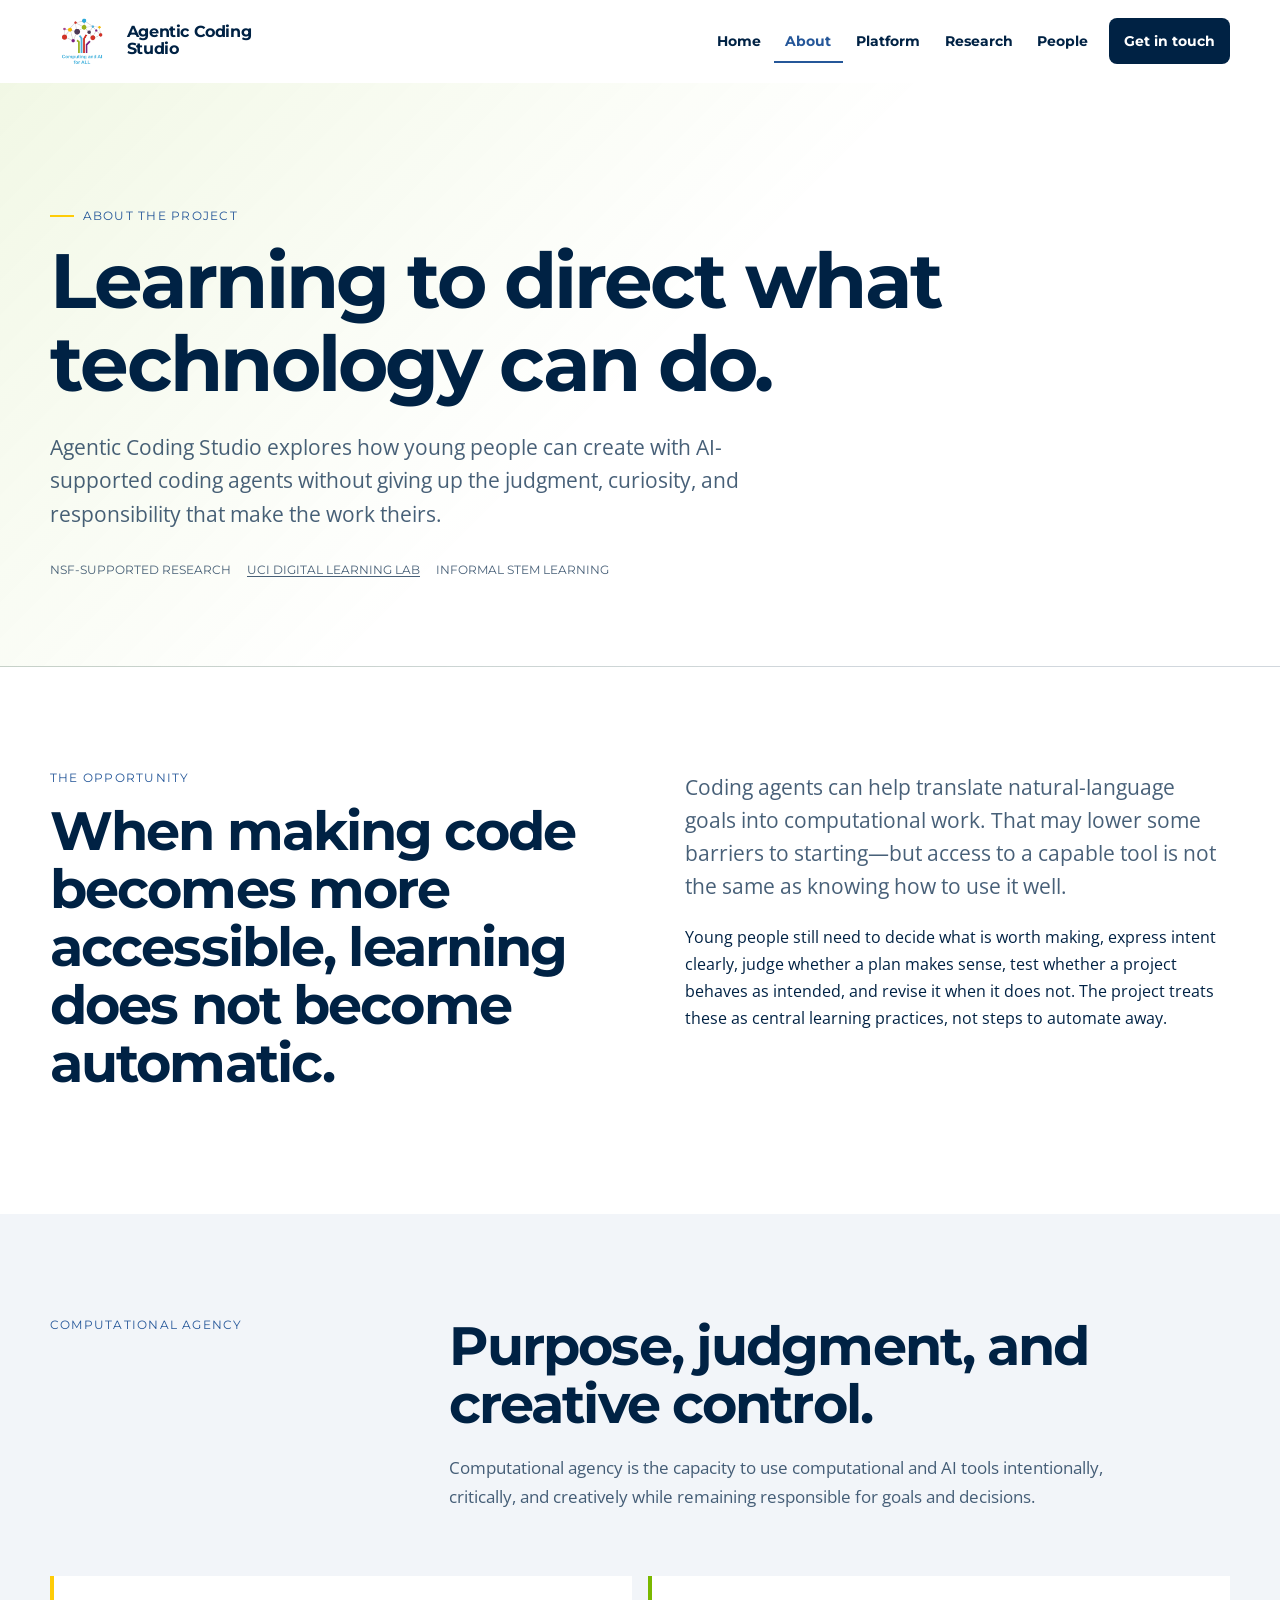
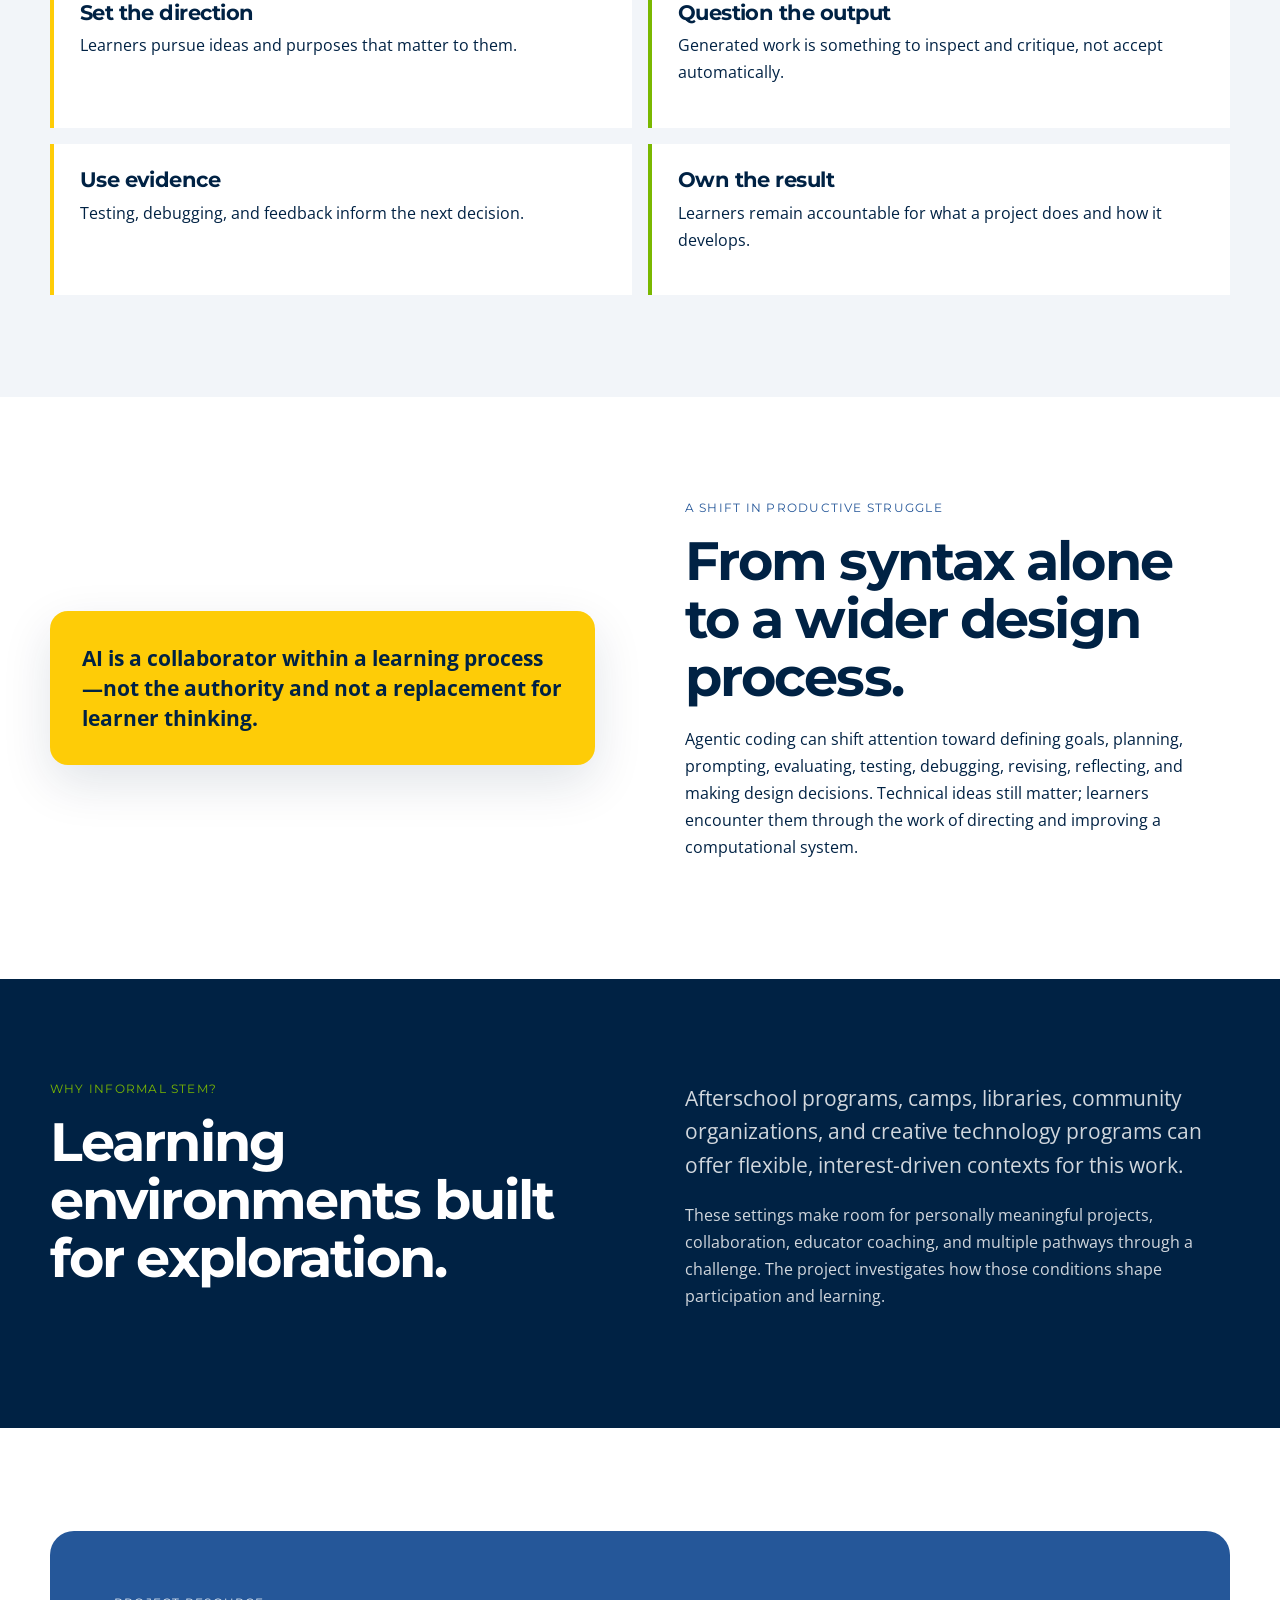
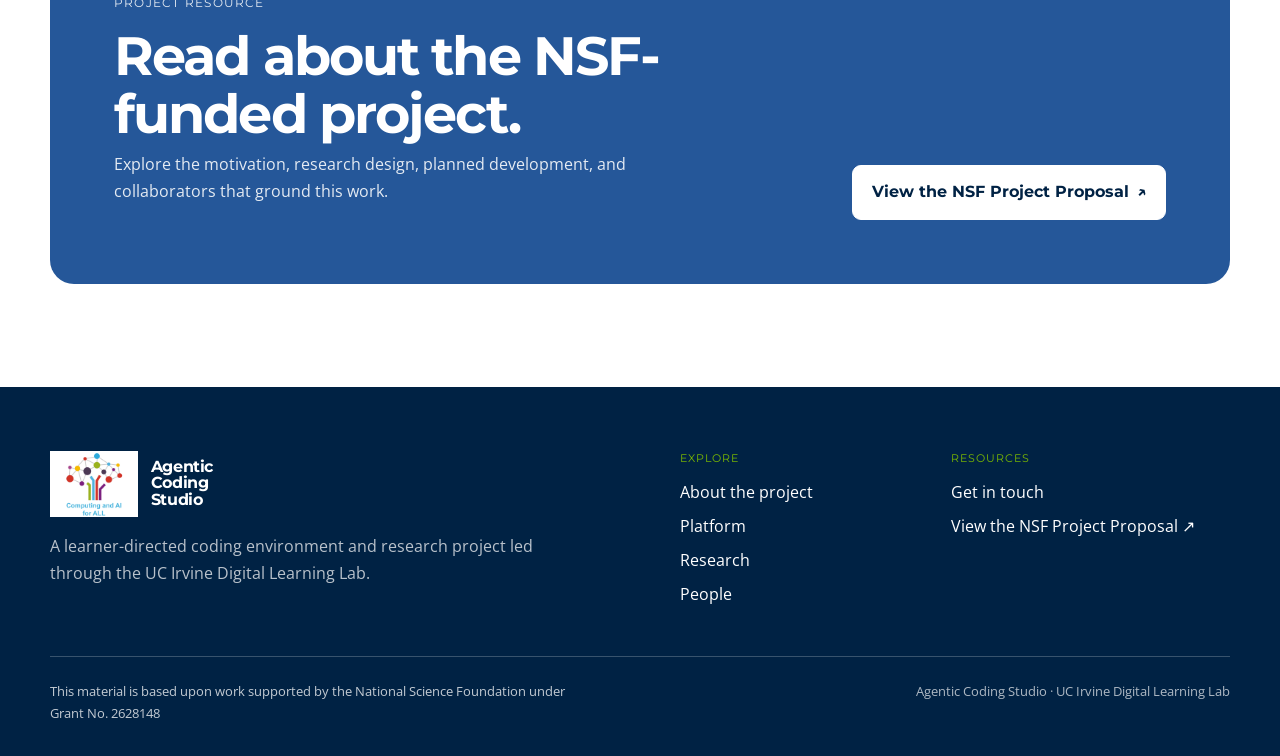
==== commit 93db1e71: "Replace site brand marks with project logo" ====
--- a/about.html
+++ b/about.html
@@ -1,8 +1,8 @@
 <!doctype html><html lang="en"><head><meta charset="utf-8"><meta name="viewport" content="width=device-width,initial-scale=1"><meta name="description" content="Why agentic coding education matters and how the project centers learner judgment, creativity, and responsibility."><title>About | Agentic Coding Studio</title><link rel="stylesheet" href="assets/styles.css"></head><body><a class="skip-link" href="#main">Skip to main content</a>
-<header class="site-header"><div class="container nav-wrap"><a class="brand" href="index.html" aria-label="Agentic Coding Studio home"><span class="brand-mark" aria-hidden="true"><i></i><i></i><i></i><i></i></span><span>Agentic Coding<br>Studio</span></a><button class="menu-button" type="button" aria-expanded="false" aria-controls="site-nav">Menu</button><nav aria-label="Primary"><ul class="nav-list" id="site-nav"><li><a href="index.html">Home</a></li><li><a href="about.html" aria-current="page">About</a></li><li><a href="platform.html">Platform</a></li><li><a href="research.html">Research</a></li><li><a href="people.html">People</a></li><li><a class="contact-link" href="contact.html">Get in touch</a></li></ul></nav></div></header><main id="main">
+<header class="site-header"><div class="container nav-wrap"><a class="brand" href="index.html" aria-label="Agentic Coding Studio home"><img class="brand-logo" src="assets/Computing%20and%20AI%20for%20ALL.jpg" alt="Computing and AI for ALL" width="960" height="720"><span>Agentic Coding<br>Studio</span></a><button class="menu-button" type="button" aria-expanded="false" aria-controls="site-nav">Menu</button><nav aria-label="Primary"><ul class="nav-list" id="site-nav"><li><a href="index.html">Home</a></li><li><a href="about.html" aria-current="page">About</a></li><li><a href="platform.html">Platform</a></li><li><a href="research.html">Research</a></li><li><a href="people.html">People</a></li><li><a class="contact-link" href="contact.html">Get in touch</a></li></ul></nav></div></header><main id="main">
 <section class="hero page-hero"><div class="container"><p class="kicker">About the project</p><h1>Learning to direct what technology can do.</h1><p class="lede">Agentic Coding Studio explores how young people can create with AI-supported coding agents without giving up the judgment, curiosity, and responsibility that make the work theirs.</p><div class="page-meta"><span>NSF-supported research</span><a href="https://www.digitallearninglab.org/">UCI Digital Learning Lab</a><span>Informal STEM learning</span></div></div></section>
 <section><div class="container split"><div><p class="eyebrow">The opportunity</p><h2>When making code becomes more accessible, learning does not become automatic.</h2></div><div><p class="lede">Coding agents can help translate natural-language goals into computational work. That may lower some barriers to starting—but access to a capable tool is not the same as knowing how to use it well.</p><p>Young people still need to decide what is worth making, express intent clearly, judge whether a plan makes sense, test whether a project behaves as intended, and revise it when it does not. The project treats these as central learning practices, not steps to automate away.</p></div></div></section>
 <section class="section-tint"><div class="container"><div class="section-head"><p class="eyebrow">Computational agency</p><div><h2>Purpose, judgment, and creative control.</h2><p class="section-intro">Computational agency is the capacity to use computational and AI tools intentionally, critically, and creatively while remaining responsible for goals and decisions.</p></div></div><div class="principles"><article class="principle"><h3>Set the direction</h3><p>Learners pursue ideas and purposes that matter to them.</p></article><article class="principle"><h3>Question the output</h3><p>Generated work is something to inspect and critique, not accept automatically.</p></article><article class="principle"><h3>Use evidence</h3><p>Testing, debugging, and feedback inform the next decision.</p></article><article class="principle"><h3>Own the result</h3><p>Learners remain accountable for what a project does and how it develops.</p></article></div></div></section>
 <section><div class="container split center"><div class="quote-panel">AI is a collaborator within a learning process—not the authority and not a replacement for learner thinking.</div><div><p class="eyebrow">A shift in productive struggle</p><h2>From syntax alone to a wider design process.</h2><p>Agentic coding can shift attention toward defining goals, planning, prompting, evaluating, testing, debugging, revising, reflecting, and making design decisions. Technical ideas still matter; learners encounter them through the work of directing and improving a computational system.</p></div></div></section>
 <section class="section-dark"><div class="container split"><div><p class="eyebrow">Why informal STEM?</p><h2>Learning environments built for exploration.</h2></div><div><p class="lede">Afterschool programs, camps, libraries, community organizations, and creative technology programs can offer flexible, interest-driven contexts for this work.</p><p>These settings make room for personally meaningful projects, collaboration, educator coaching, and multiple pathways through a challenge. The project investigates how those conditions shape participation and learning.</p></div></div></section>
-<section><div class="container"><div class="cta-panel"><div><p class="eyebrow">Project resource</p><h2>Read about the NSF-funded project.</h2><p>Explore the motivation, research design, planned development, and collaborators that ground this work.</p></div><div class="actions"><a class="button light" href="https://drive.google.com/file/d/1i6zkVuX5a1_tt1JKTI5XqCLp001dNQ0z/view" target="_blank" rel="noopener">View the NSF Project Proposal <span aria-hidden="true">↗</span></a></div></div></div></section></main><footer class="site-footer"><div class="container"><div class="footer-grid"><div><a class="brand" href="index.html"><span class="brand-mark" aria-hidden="true"><i></i><i></i><i></i><i></i></span><span>Agentic Coding<br>Studio</span></a><p>A learner-directed coding environment and research project led through the UC Irvine Digital Learning Lab.</p></div><div><div class="footer-label">Explore</div><ul><li><a href="about.html">About the project</a></li><li><a href="platform.html">Platform</a></li><li><a href="research.html">Research</a></li><li><a href="people.html">People</a></li></ul></div><div><div class="footer-label">Resources</div><ul><li><a href="contact.html">Get in touch</a></li><li><a href="https://drive.google.com/file/d/1i6zkVuX5a1_tt1JKTI5XqCLp001dNQ0z/view" target="_blank" rel="noopener">View the NSF Project Proposal <span aria-hidden="true">↗</span></a></li></ul></div></div><div class="footer-bottom"><p class="nsf">This material is based upon work supported by the National Science Foundation under Grant No. 2628148</p><span>Agentic Coding Studio · UC Irvine Digital Learning Lab</span></div></div></footer><script src="assets/site.js"></script></body></html>+<section><div class="container"><div class="cta-panel"><div><p class="eyebrow">Project resource</p><h2>Read about the NSF-funded project.</h2><p>Explore the motivation, research design, planned development, and collaborators that ground this work.</p></div><div class="actions"><a class="button light" href="https://drive.google.com/file/d/1i6zkVuX5a1_tt1JKTI5XqCLp001dNQ0z/view" target="_blank" rel="noopener">View the NSF Project Proposal <span aria-hidden="true">↗</span></a></div></div></div></section></main><footer class="site-footer"><div class="container"><div class="footer-grid"><div><a class="brand" href="index.html"><img class="brand-logo" src="assets/Computing%20and%20AI%20for%20ALL.jpg" alt="Computing and AI for ALL" width="960" height="720"><span>Agentic Coding<br>Studio</span></a><p>A learner-directed coding environment and research project led through the UC Irvine Digital Learning Lab.</p></div><div><div class="footer-label">Explore</div><ul><li><a href="about.html">About the project</a></li><li><a href="platform.html">Platform</a></li><li><a href="research.html">Research</a></li><li><a href="people.html">People</a></li></ul></div><div><div class="footer-label">Resources</div><ul><li><a href="contact.html">Get in touch</a></li><li><a href="https://drive.google.com/file/d/1i6zkVuX5a1_tt1JKTI5XqCLp001dNQ0z/view" target="_blank" rel="noopener">View the NSF Project Proposal <span aria-hidden="true">↗</span></a></li></ul></div></div><div class="footer-bottom"><p class="nsf">This material is based upon work supported by the National Science Foundation under Grant No. 2628148</p><span>Agentic Coding Studio · UC Irvine Digital Learning Lab</span></div></div></footer><script src="assets/site.js"></script></body></html>
--- a/assets/styles.css
+++ b/assets/styles.css
@@ -27,9 +27,8 @@
 .site-header.scrolled { border-color:var(--line); }
 .nav-wrap { min-height:84px; display:flex; align-items:center; justify-content:space-between; gap:2rem; }
 .brand { display:flex; align-items:center; gap:.75rem; text-decoration:none; font-family:Montserrat,Arial,sans-serif; font-weight:700; line-height:1.05; letter-spacing:-.02em; }
-.brand-mark { display:grid; grid-template-columns:repeat(2,12px); gap:3px; transform:rotate(-4deg); }
-.brand-mark i { display:block; width:12px; height:12px; border-radius:3px; background:var(--blue); }
-.brand-mark i:nth-child(2){background:var(--gold)} .brand-mark i:nth-child(3){background:var(--green)} .brand-mark i:nth-child(4){background:var(--lime)}
+.brand-logo { display:block; width:64px; height:auto; flex:0 0 auto; object-fit:contain; }
+.site-footer .brand-logo { width:88px; }
 .nav-list { display:flex; align-items:center; gap:.15rem; list-style:none; padding:0; margin:0; }
 .nav-list a { display:block; padding:.65rem .82rem; border-radius:7px; text-decoration:none; font-family:Montserrat,Arial,sans-serif; font-size:.92rem; font-weight:400; }
 .nav-list a:hover,.nav-list a:focus-visible { background:white; }
@@ -47,7 +46,9 @@
 .hero-home { min-height:calc(100vh - 84px); display:flex; align-items:center; position:relative; }
 .hero-home h1 span { color:var(--blue); }
 .hero-grid { display:grid; grid-template-columns:minmax(0,1.4fr) minmax(260px,.6fr); gap:3rem; align-items:center; width:100%; }
-.hero-empowerment { min-height:460px; position:relative; isolation:isolate; }
+.hero-home .hero-grid { grid-template-columns:minmax(0,.85fr) minmax(520px,1.15fr); gap:clamp(2rem,4vw,4rem); }
+.hero-home-image { width:100%; max-width:1040px; justify-self:center; }
+.hero-home-image img { display:block; width:100%; height:auto; max-height:1040px; object-fit:contain; }
 .hero-empowerment:before { content:''; position:absolute; inset:12% 2% 1% 8%; z-index:-3; border-radius:48% 52% 45% 55%; background:linear-gradient(145deg,#d8e7f5 0 52%,#dcedd9 52%); transform:rotate(-4deg); }
 .amplify-orbit { position:absolute; z-index:-2; border:2px solid var(--blue); border-radius:50%; opacity:.25; }
 .orbit-one { inset:6% 4% 5% 7%; transform:rotate(18deg); }
@@ -148,7 +149,10 @@
 @media(max-width:620px){.container{width:min(calc(100% - 1.5rem),var(--max))}.nav-wrap{min-height:72px}.brand{font-size:.9rem}h1,.hero-home h1{font-size:clamp(2.8rem,14vw,4rem)}.hero{padding:3.7rem 0}.hero-home{min-height:auto}.hero-grid{gap:1rem}.hero-art{min-height:290px}.block{padding:.75rem;font-size:.66rem}.cycle,.cards,.project-grid,.partner-grid,.principles,.foundation-grid,.evidence-grid,.timeline,.people-grid,.advisors,.contact-paths,.footer-grid{grid-template-columns:1fr}.cycle li{min-height:95px}.project-type{min-height:125px}.feature{grid-template-columns:1fr;gap:.5rem}.section-head{gap:.4rem}.card{padding:1.35rem}.footer-grid>div:first-child{grid-column:auto}.footer-bottom{grid-template-columns:1fr}.diagram-row{grid-template-columns:1fr}.diagram-center{text-align:center;transform:rotate(90deg)}.workspace-key{grid-template-columns:1fr}}
 @media(prefers-reduced-motion:reduce){html{scroll-behavior:auto}}
 
+@media(max-width:950px){.hero-home .hero-grid{grid-template-columns:1fr}}
+
 /* Project context, trajectory, and contact additions */
+.institution-note { max-width:760px; margin-top:1.25rem; color:var(--muted); }
 .link-placeholder { color:var(--blue-2); font-weight:700; text-decoration:underline dashed; text-underline-offset:.22em; }
 .project-resource-link { display:inline-flex; align-items:center; min-height:48px; }
 .platform-context { padding-bottom:clamp(2rem,4vw,3.5rem); }
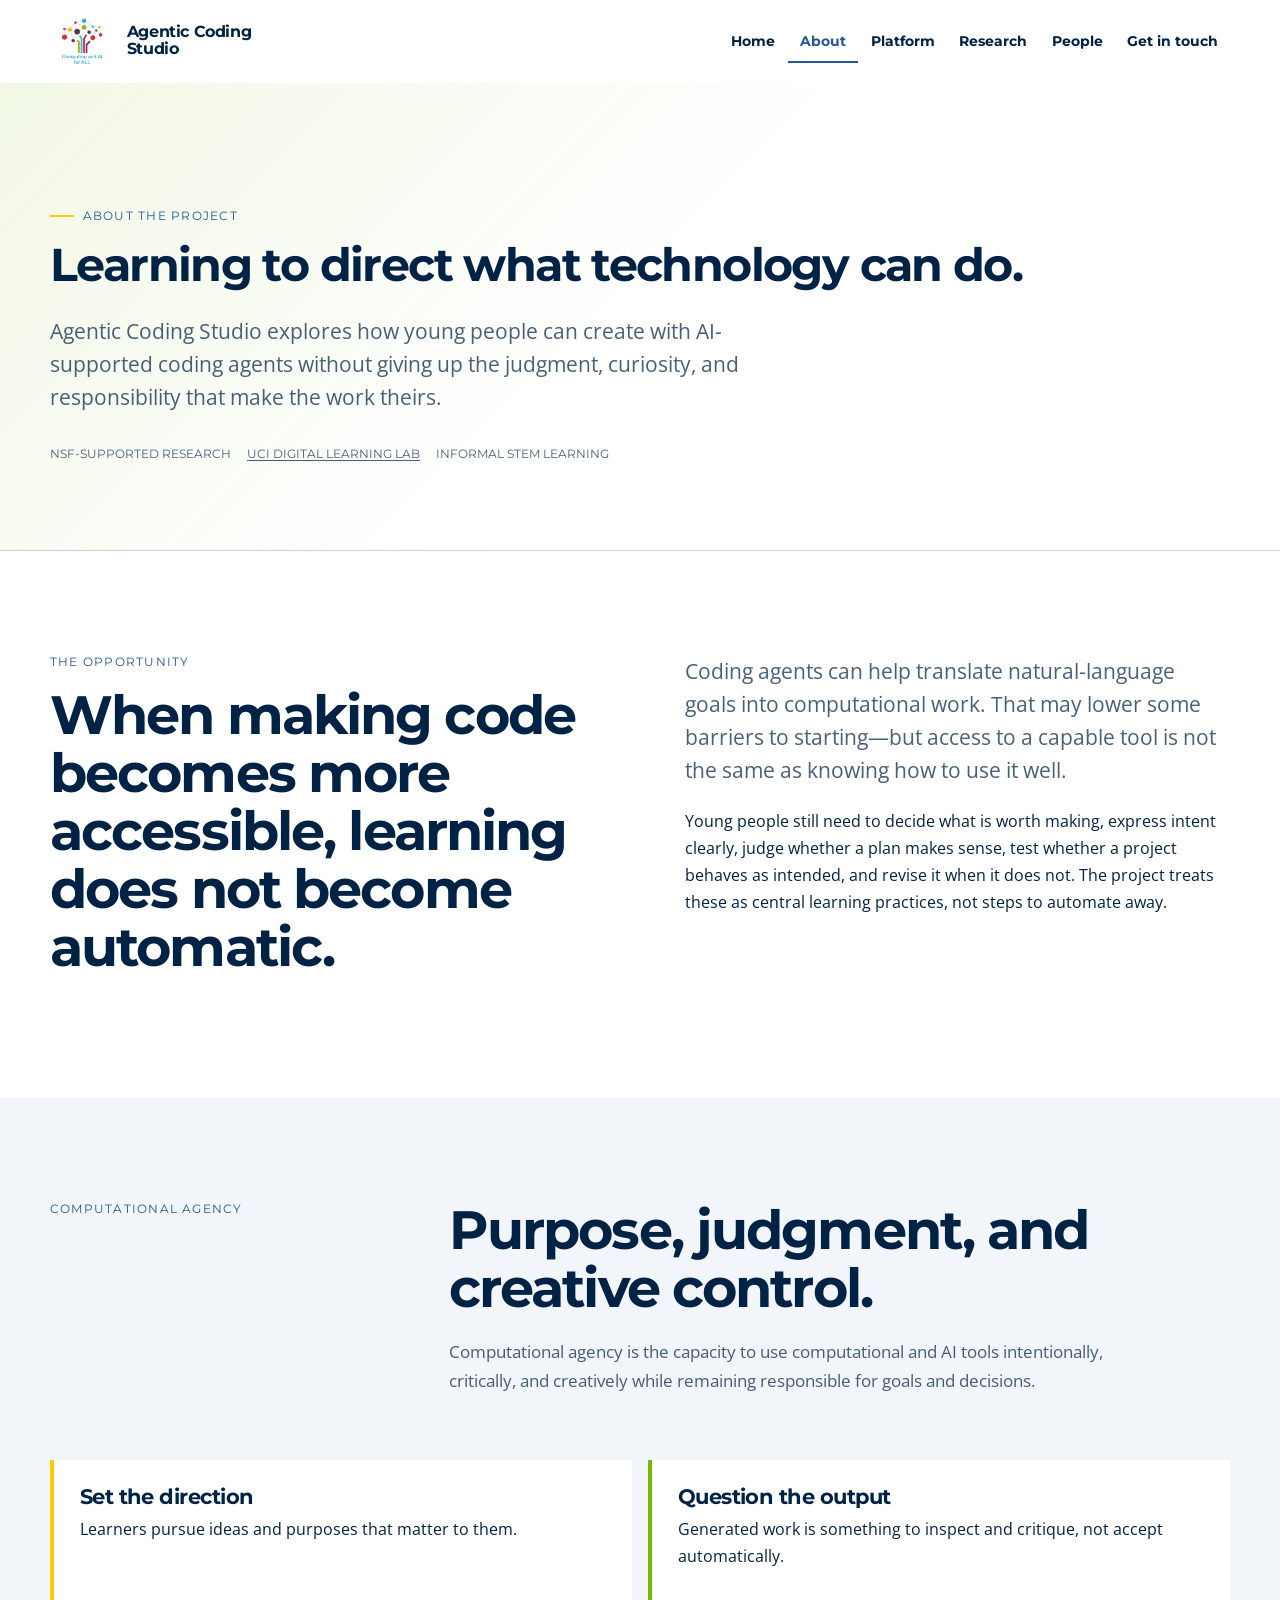
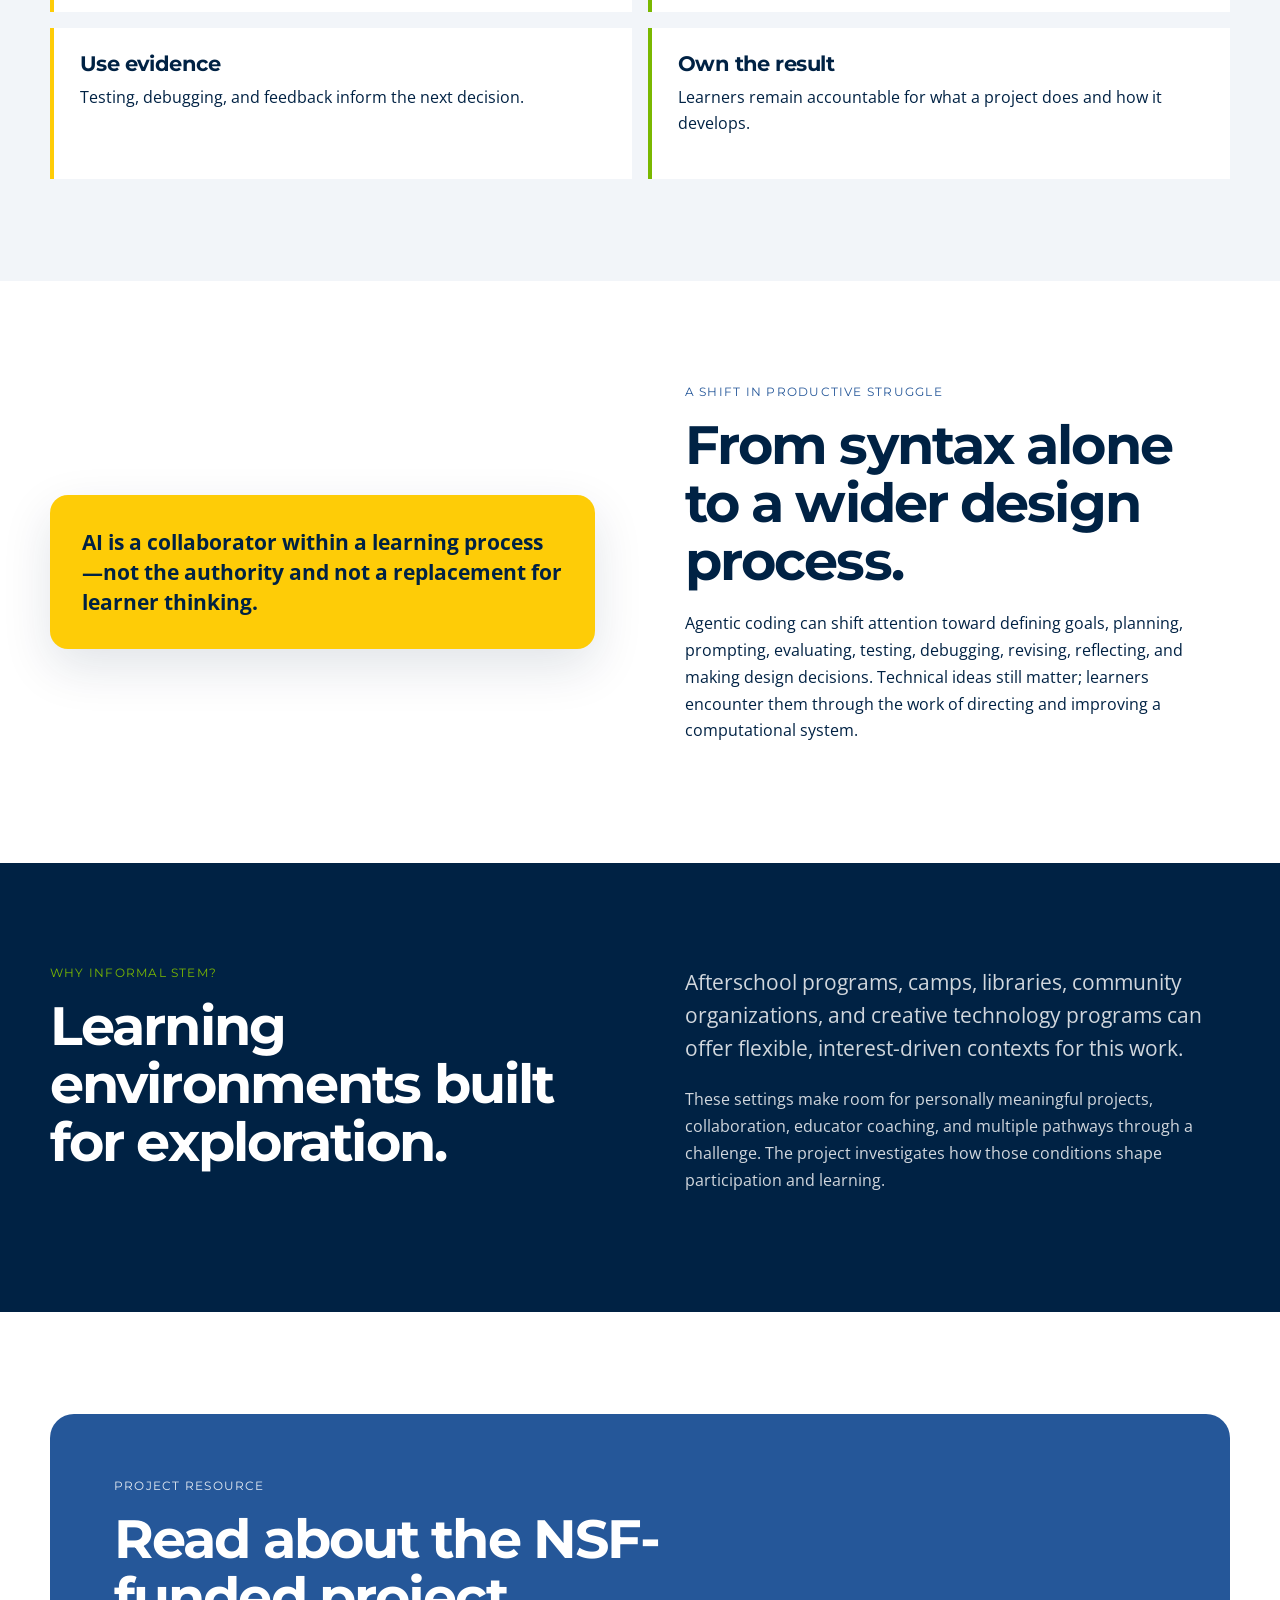
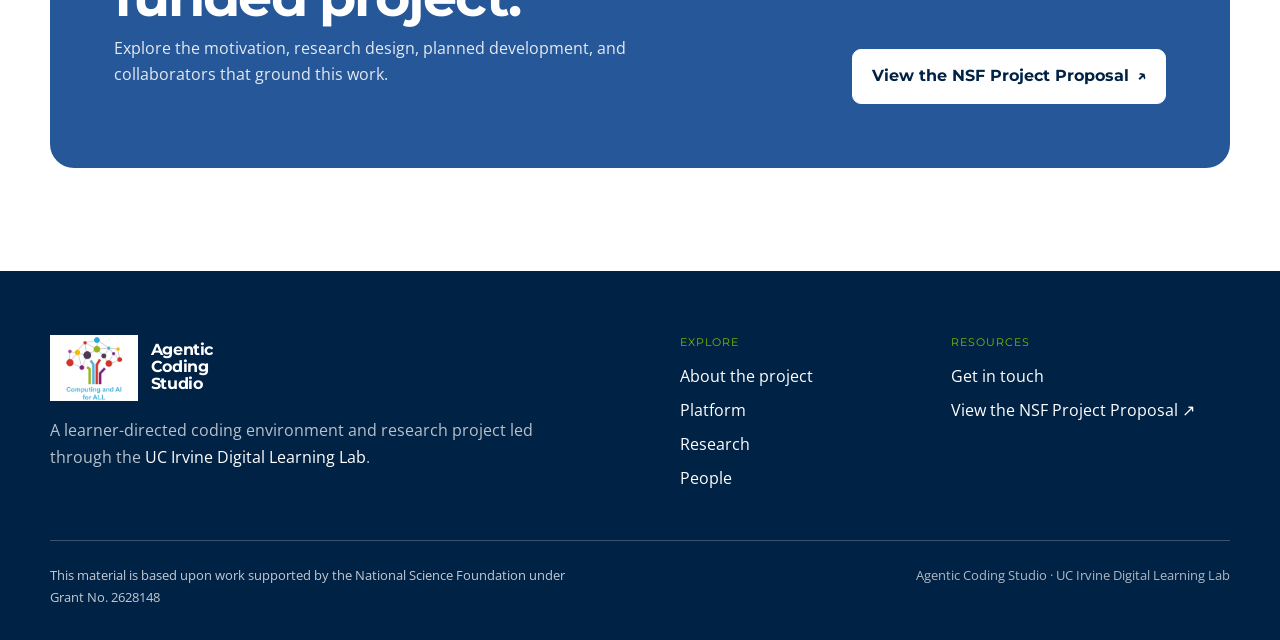
==== commit 9f53d939: "Match contact navigation styling and link footer lab name" ====
--- a/about.html
+++ b/about.html
@@ -1,8 +1,8 @@
 <!doctype html><html lang="en"><head><meta charset="utf-8"><meta name="viewport" content="width=device-width,initial-scale=1"><meta name="description" content="Why agentic coding education matters and how the project centers learner judgment, creativity, and responsibility."><title>About | Agentic Coding Studio</title><link rel="stylesheet" href="assets/styles.css"></head><body><a class="skip-link" href="#main">Skip to main content</a>
-<header class="site-header"><div class="container nav-wrap"><a class="brand" href="index.html" aria-label="Agentic Coding Studio home"><img class="brand-logo" src="assets/Computing%20and%20AI%20for%20ALL.jpg" alt="Computing and AI for ALL" width="960" height="720"><span>Agentic Coding<br>Studio</span></a><button class="menu-button" type="button" aria-expanded="false" aria-controls="site-nav">Menu</button><nav aria-label="Primary"><ul class="nav-list" id="site-nav"><li><a href="index.html">Home</a></li><li><a href="about.html" aria-current="page">About</a></li><li><a href="platform.html">Platform</a></li><li><a href="research.html">Research</a></li><li><a href="people.html">People</a></li><li><a class="contact-link" href="contact.html">Get in touch</a></li></ul></nav></div></header><main id="main">
+<header class="site-header"><div class="container nav-wrap"><a class="brand" href="index.html" aria-label="Agentic Coding Studio home"><img class="brand-logo" src="assets/Computing%20and%20AI%20for%20ALL.jpg" alt="Computing and AI for ALL" width="960" height="720"><span>Agentic Coding<br>Studio</span></a><button class="menu-button" type="button" aria-expanded="false" aria-controls="site-nav">Menu</button><nav aria-label="Primary"><ul class="nav-list" id="site-nav"><li><a href="index.html">Home</a></li><li><a href="about.html" aria-current="page">About</a></li><li><a href="platform.html">Platform</a></li><li><a href="research.html">Research</a></li><li><a href="people.html">People</a></li><li><a href="contact.html">Get in touch</a></li></ul></nav></div></header><main id="main">
 <section class="hero page-hero"><div class="container"><p class="kicker">About the project</p><h1>Learning to direct what technology can do.</h1><p class="lede">Agentic Coding Studio explores how young people can create with AI-supported coding agents without giving up the judgment, curiosity, and responsibility that make the work theirs.</p><div class="page-meta"><span>NSF-supported research</span><a href="https://www.digitallearninglab.org/">UCI Digital Learning Lab</a><span>Informal STEM learning</span></div></div></section>
 <section><div class="container split"><div><p class="eyebrow">The opportunity</p><h2>When making code becomes more accessible, learning does not become automatic.</h2></div><div><p class="lede">Coding agents can help translate natural-language goals into computational work. That may lower some barriers to starting—but access to a capable tool is not the same as knowing how to use it well.</p><p>Young people still need to decide what is worth making, express intent clearly, judge whether a plan makes sense, test whether a project behaves as intended, and revise it when it does not. The project treats these as central learning practices, not steps to automate away.</p></div></div></section>
 <section class="section-tint"><div class="container"><div class="section-head"><p class="eyebrow">Computational agency</p><div><h2>Purpose, judgment, and creative control.</h2><p class="section-intro">Computational agency is the capacity to use computational and AI tools intentionally, critically, and creatively while remaining responsible for goals and decisions.</p></div></div><div class="principles"><article class="principle"><h3>Set the direction</h3><p>Learners pursue ideas and purposes that matter to them.</p></article><article class="principle"><h3>Question the output</h3><p>Generated work is something to inspect and critique, not accept automatically.</p></article><article class="principle"><h3>Use evidence</h3><p>Testing, debugging, and feedback inform the next decision.</p></article><article class="principle"><h3>Own the result</h3><p>Learners remain accountable for what a project does and how it develops.</p></article></div></div></section>
 <section><div class="container split center"><div class="quote-panel">AI is a collaborator within a learning process—not the authority and not a replacement for learner thinking.</div><div><p class="eyebrow">A shift in productive struggle</p><h2>From syntax alone to a wider design process.</h2><p>Agentic coding can shift attention toward defining goals, planning, prompting, evaluating, testing, debugging, revising, reflecting, and making design decisions. Technical ideas still matter; learners encounter them through the work of directing and improving a computational system.</p></div></div></section>
 <section class="section-dark"><div class="container split"><div><p class="eyebrow">Why informal STEM?</p><h2>Learning environments built for exploration.</h2></div><div><p class="lede">Afterschool programs, camps, libraries, community organizations, and creative technology programs can offer flexible, interest-driven contexts for this work.</p><p>These settings make room for personally meaningful projects, collaboration, educator coaching, and multiple pathways through a challenge. The project investigates how those conditions shape participation and learning.</p></div></div></section>
-<section><div class="container"><div class="cta-panel"><div><p class="eyebrow">Project resource</p><h2>Read about the NSF-funded project.</h2><p>Explore the motivation, research design, planned development, and collaborators that ground this work.</p></div><div class="actions"><a class="button light" href="https://drive.google.com/file/d/1i6zkVuX5a1_tt1JKTI5XqCLp001dNQ0z/view" target="_blank" rel="noopener">View the NSF Project Proposal <span aria-hidden="true">↗</span></a></div></div></div></section></main><footer class="site-footer"><div class="container"><div class="footer-grid"><div><a class="brand" href="index.html"><img class="brand-logo" src="assets/Computing%20and%20AI%20for%20ALL.jpg" alt="Computing and AI for ALL" width="960" height="720"><span>Agentic Coding<br>Studio</span></a><p>A learner-directed coding environment and research project led through the UC Irvine Digital Learning Lab.</p></div><div><div class="footer-label">Explore</div><ul><li><a href="about.html">About the project</a></li><li><a href="platform.html">Platform</a></li><li><a href="research.html">Research</a></li><li><a href="people.html">People</a></li></ul></div><div><div class="footer-label">Resources</div><ul><li><a href="contact.html">Get in touch</a></li><li><a href="https://drive.google.com/file/d/1i6zkVuX5a1_tt1JKTI5XqCLp001dNQ0z/view" target="_blank" rel="noopener">View the NSF Project Proposal <span aria-hidden="true">↗</span></a></li></ul></div></div><div class="footer-bottom"><p class="nsf">This material is based upon work supported by the National Science Foundation under Grant No. 2628148</p><span>Agentic Coding Studio · UC Irvine Digital Learning Lab</span></div></div></footer><script src="assets/site.js"></script></body></html>+<section><div class="container"><div class="cta-panel"><div><p class="eyebrow">Project resource</p><h2>Read about the NSF-funded project.</h2><p>Explore the motivation, research design, planned development, and collaborators that ground this work.</p></div><div class="actions"><a class="button light" href="https://drive.google.com/file/d/1i6zkVuX5a1_tt1JKTI5XqCLp001dNQ0z/view" target="_blank" rel="noopener">View the NSF Project Proposal <span aria-hidden="true">↗</span></a></div></div></div></section></main><footer class="site-footer"><div class="container"><div class="footer-grid"><div><a class="brand" href="index.html"><img class="brand-logo" src="assets/Computing%20and%20AI%20for%20ALL.jpg" alt="Computing and AI for ALL" width="960" height="720"><span>Agentic Coding<br>Studio</span></a><p>A learner-directed coding environment and research project led through the <a href="https://www.digitallearninglab.org/">UC Irvine Digital Learning Lab</a>.</p></div><div><div class="footer-label">Explore</div><ul><li><a href="about.html">About the project</a></li><li><a href="platform.html">Platform</a></li><li><a href="research.html">Research</a></li><li><a href="people.html">People</a></li></ul></div><div><div class="footer-label">Resources</div><ul><li><a href="contact.html">Get in touch</a></li><li><a href="https://drive.google.com/file/d/1i6zkVuX5a1_tt1JKTI5XqCLp001dNQ0z/view" target="_blank" rel="noopener">View the NSF Project Proposal <span aria-hidden="true">↗</span></a></li></ul></div></div><div class="footer-bottom"><p class="nsf">This material is based upon work supported by the National Science Foundation under Grant No. 2628148</p><span>Agentic Coding Studio · UC Irvine Digital Learning Lab</span></div></div></footer><script src="assets/site.js"></script></body></html>
--- a/assets/styles.css
+++ b/assets/styles.css
@@ -164,28 +164,65 @@
 .project-trajectory ul { padding-left:1.2rem; }
 .project-trajectory strong { display:block; margin-top:1.4rem; color:var(--blue-2); font-family:Montserrat,Arial,sans-serif; }
 .trajectory-year { display:block; margin-bottom:1rem; color:var(--blue-2); font:700 .75rem Montserrat,Arial,sans-serif; text-transform:uppercase; letter-spacing:.08em; }
-.contact-layout { display:grid; grid-template-columns:minmax(0,1.2fr) minmax(280px,.8fr); gap:clamp(2.5rem,7vw,7rem); align-items:start; }
+.contact-layout { max-width:760px; }
 .contact-form { display:grid; gap:.65rem; margin-top:2rem; }
 .contact-form label { margin-top:.45rem; font:700 .82rem Montserrat,Arial,sans-serif; }
 .contact-form input,.contact-form textarea { width:100%; padding:.85rem 1rem; border:1px solid var(--line); border-radius:9px; background:white; color:var(--ink); font:inherit; }
 .contact-form textarea { resize:vertical; }
 .contact-form .button { justify-self:start; margin-top:.75rem; }
-.form-status,.placeholder-note { color:var(--muted); font-size:.88rem; }
-.contact-direct { padding:2rem; border-top:4px solid var(--mint); border-radius:0 0 var(--radius) var(--radius); background:var(--soft); }
-.project-email { font:700 1.3rem Montserrat,Arial,sans-serif; }
-@media(max-width:950px){.project-trajectory{grid-template-columns:1fr}.project-trajectory>li{min-height:auto}.project-trajectory>li:not(:last-child)::after{content:'↓';top:auto;right:50%;bottom:-1.3rem}.contact-layout{grid-template-columns:1fr}}
+@media(max-width:950px){.project-trajectory{grid-template-columns:1fr}.project-trajectory>li{min-height:auto}.project-trajectory>li:not(:last-child)::after{content:'↓';top:auto;right:50%;bottom:-1.3rem}}
 .project-overview a,.platform-context a { color:var(--blue-2); font-weight:700; }
-.project-process { display:grid; gap:.75rem; min-height:360px; align-content:center; padding:clamp(1.5rem,4vw,3rem); border-radius:var(--radius); background:var(--soft); }
-.project-process > div { display:grid; grid-template-columns:64px 1fr; gap:1rem; padding:1rem; border-left:4px solid var(--blue-2); background:white; }
-.project-process > div:nth-child(2) { border-color:var(--mint); }
-.project-process > div:nth-child(3) { border-color:var(--gold); }
-.project-process span { color:var(--blue-2); font:700 .75rem Montserrat,Arial,sans-serif; }
+.project-overview-content { max-width:900px; margin-inline:auto; text-align:center; }
+.project-overview-content h2 { max-width:780px; margin-inline:auto; }
+.project-overview-content .lede { margin-inline:auto; }
+.project-overview-content .actions { justify-content:center; }
 .partner-grid-two { grid-template-columns:repeat(2,1fr); }
 .partner-link { color:inherit; text-decoration:none; transition:transform .2s ease,box-shadow .2s ease; }
 .partner-link:hover,.partner-link:focus-visible { transform:translateY(-3px); box-shadow:var(--shadow); }
+.partner-logo-link { display:flex; flex-direction:column; align-items:center; gap:1rem; color:inherit; text-align:center; text-decoration:none; }
+.partner-logo-frame { display:grid; width:min(100%,400px); aspect-ratio:20/11; place-items:center; overflow:hidden; border-radius:var(--radius); background:white; box-shadow:0 8px 24px rgba(0,34,68,.08); transition:transform .2s ease,box-shadow .2s ease; }
+.partner-logo-frame img { display:block; width:100%; height:100%; object-fit:contain; }
+.partner-logo-link h3 { margin:0; }
+.partner-logo-link:hover .partner-logo-frame,.partner-logo-link:focus-visible .partner-logo-frame { transform:translateY(-3px); box-shadow:var(--shadow); }
 .platform-media-grid { display:grid; grid-template-columns:repeat(2,minmax(0,1fr)); gap:1.5rem; }
 .platform-media-grid figure { min-width:0; margin:0; }
 .platform-media-frame { overflow:hidden; aspect-ratio:16/9; border:1px solid var(--line); border-radius:var(--radius); background:white; box-shadow:var(--shadow); }
 .platform-media-frame img { display:block; width:100%; height:100%; object-fit:cover; object-position:top center; }
-.platform-media-grid figcaption { padding-top:.8rem; color:var(--muted); font-size:.88rem; }
-@media(max-width:620px){.partner-grid-two,.platform-media-grid{grid-template-columns:1fr}.project-process{min-height:auto}}
+.platform-media-grid figcaption,.platform-media-single figcaption { padding-top:.8rem; color:var(--muted); font-size:.88rem; }
+.platform-media-single { margin:0; }
+.platform-media-frame-full { aspect-ratio:auto; }
+.platform-media-frame-full img { height:auto; object-fit:contain; }
+@media(max-width:620px){.partner-grid-two,.platform-media-grid{grid-template-columns:1fr}}
+
+.hero-home h1, .page-hero h1 { font-size:clamp(1.7rem,3.6vw,3.35rem); }
+
+/* Present the Informal STEM factors in two balanced, easy-to-scan rows. */
+.section-dark .setting-list { display:flex; flex-wrap:wrap; justify-content:center; gap:1rem; max-width:620px; margin:2rem auto 0; }
+.section-dark .setting-list li { flex:0 1 calc((100% - 2rem)/3); min-width:150px; min-height:72px; display:grid; place-items:center; padding:.8rem 1rem; border:1px solid rgba(122,184,0,.45); border-radius:999px; background:#dff0bd; color:var(--ink); text-align:center; box-shadow:0 8px 20px rgba(0,0,0,.12); }
+@media(max-width:620px){.section-dark .setting-list{gap:.75rem}.section-dark .setting-list li{flex-basis:calc((100% - .75rem)/2);min-width:130px}}
+
+
+/* Keep leadership profiles compact while matching Advisory Board portrait sizing. */
+.people-grid .person { min-height:0; display:grid; grid-template-columns:200px minmax(0,1fr); gap:1.5rem; align-items:start; }
+.people-grid .person .advisor-photo-frame { margin:0; }
+.person-photo-safoura { object-fit:contain; object-position:center top; background:var(--soft); }
+.person-email { display:inline-block; margin-top:.65rem; color:var(--blue-2); font-weight:700; overflow-wrap:anywhere; }
+@media(max-width:720px){.people-grid .person{grid-template-columns:1fr}.people-grid .person .advisor-photo-frame{margin-bottom:.25rem}}
+
+/* Responsive overview video on the Platform page. */
+.platform-video { max-width:960px; margin-top:2rem; overflow:hidden; aspect-ratio:16/9; border:1px solid var(--line); border-radius:var(--radius); background:var(--ink); box-shadow:var(--shadow); }
+.platform-video iframe { display:block; width:100%; height:100%; border:0; }
+
+/* Compact profile links keep the People page focused on names and bios. */
+.person-link { display:inline-grid; width:42px; height:42px; margin-top:.9rem; place-items:center; border:1px solid var(--line); border-radius:50%; background:var(--white); color:var(--blue-2); text-decoration:none; transition:background-color .2s ease,color .2s ease,transform .2s ease; }
+.person-link svg { width:21px; height:21px; fill:none; stroke:currentColor; stroke-width:1.9; stroke-linecap:round; stroke-linejoin:round; }
+.person-link:hover,.person-link:focus-visible { background:var(--blue-2); color:var(--white); transform:translateY(-2px); }
+.person-link-linkedin svg { fill:currentColor; stroke:none; }
+
+/* Contact form submission feedback and bot-trap field. */
+.form-honeypot { position:absolute; left:-10000px; width:1px; height:1px; overflow:hidden; }
+.form-status { margin:.5rem 0 0; padding:.85rem 1rem; border-radius:9px; font-weight:700; }
+.form-status[data-state="success"] { color:#174d11; background:#e5f4e2; border:1px solid #7ab800; }
+.form-status[data-state="error"] { color:#7b1f1f; background:#fff0f0; border:1px solid #c75b5b; }
+.contact-form .button:disabled { cursor:not-allowed; opacity:.58; }
+.turnstile-widget { min-height:65px; margin-top:.75rem; }
